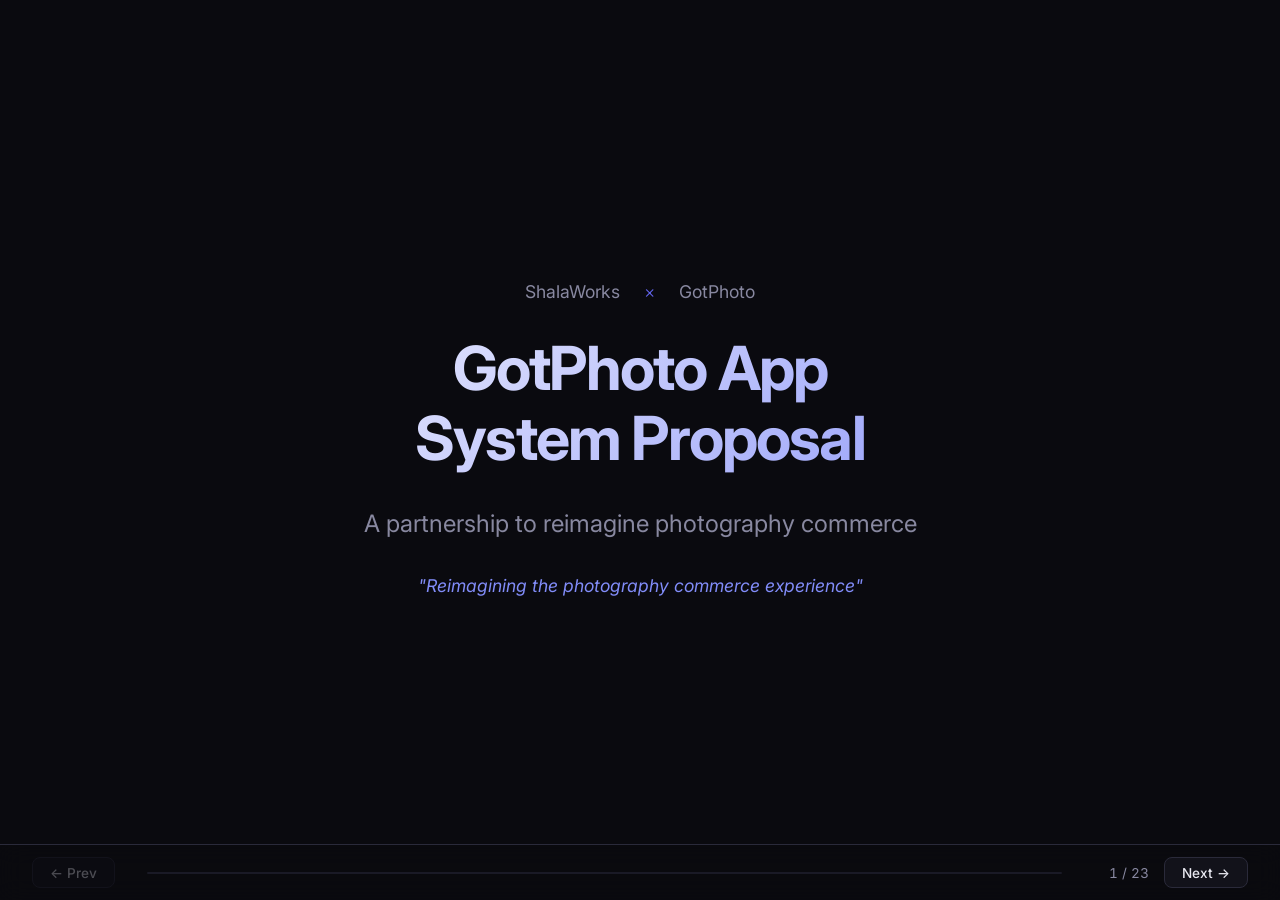
==== presentation/index.html @ 71cae3e2 "initial commit — gotphoto partnership proposal Interactive slide presentation + client app mockup + " ====
<!DOCTYPE html>
<html lang="en">
<head>
  <meta charset="UTF-8">
  <meta name="viewport" content="width=device-width, initial-scale=1.0">
  <title>GotPhoto App System Proposal — ShalaWorks</title>
  <link rel="preconnect" href="https://fonts.googleapis.com">
  <link href="https://fonts.googleapis.com/css2?family=Inter:wght@400;500;600;700&display=swap" rel="stylesheet">
  <link rel="stylesheet" href="styles.css">
</head>
<body>

<div class="presentation">

  <!-- SLIDE 1: Title -->
  <div class="slide title-slide">
    <div class="slide-inner" style="text-align:center;">
      <div class="logos fade-in-up" style="justify-content:center;">
        <span>ShalaWorks</span>
        <span class="divider">&times;</span>
        <span>GotPhoto</span>
      </div>
      <h1 class="fade-in-up">GotPhoto App<br>System Proposal</h1>
      <p class="subtitle fade-in-up">A partnership to reimagine photography commerce</p>
      <p class="tagline fade-in-up">"Reimagining the photography commerce experience"</p>
    </div>
  </div>

  <!-- SLIDE 2: The Opportunity -->
  <div class="slide">
    <div class="slide-inner">
      <span class="badge badge-accent fade-in-up">The Opportunity</span>
      <h2 class="fade-in-up">The platform <em>is</em> the product</h2>
      <div class="stats-row fade-in-up">
        <div class="stat">
          <div class="stat-value">78%</div>
          <div class="stat-label">Mobile traffic from parents</div>
        </div>
        <div class="stat">
          <div class="stat-value">34+</div>
          <div class="stat-label">Packages per storefront</div>
        </div>
        <div class="stat">
          <div class="stat-value">3x</div>
          <div class="stat-label">Potential AOV increase</div>
        </div>
      </div>
      <ul class="feature-list fade-in-up">
        <li><span class="check">&#10003;</span> GotPhoto serves thousands of photographers — parents interact with GotPhoto's storefront, not the photographer's brand</li>
        <li><span class="check">&#10003;</span> The storefront experience directly impacts conversion rates and average order value</li>
        <li><span class="check">&#10003;</span> Mobile traffic dominates but the experience isn't mobile-first</li>
        <li><span class="check">&#10003;</span> Every UX improvement compounds across the entire photographer base</li>
      </ul>
    </div>
  </div>

  <!-- SLIDE 3: Current State Analysis -->
  <div class="slide">
    <div class="slide-inner">
      <span class="badge badge-orange fade-in-up">Current State</span>
      <h2 class="fade-in-up">Where friction lives</h2>
      <div class="two-col fade-in-up">
        <div>
          <div class="pain-card">
            <div class="pain-label">Pain Point</div>
            <p><strong>34 packages in a flat scroll</strong> — no categories, no filtering, no guidance. Parents scroll endlessly or give up.</p>
          </div>
          <div class="pain-card">
            <div class="pain-label">Pain Point</div>
            <p><strong>Cryptic package names</strong> — "Seniors - Package 3b" tells parents nothing about what they're buying.</p>
          </div>
          <div class="pain-card">
            <div class="pain-label">Pain Point</div>
            <p><strong>No visual product previews</strong> — parents can't see what a canvas or frame will look like before they buy.</p>
          </div>
          <div class="pain-card">
            <div class="pain-label">Pain Point</div>
            <p><strong>Expired archiving countdowns still visible</strong> — creates confusion instead of urgency.</p>
          </div>
        </div>
        <div>
          <!-- Current storefront mockup -->
          <div class="phone-frame">
            <div class="phone-notch"></div>
            <div class="phone-content">
              <div style="font-size:0.6rem; color:var(--text-muted); margin-bottom:0.5rem; text-align:center;">gotphoto.com/s/...</div>
              <div style="font-size:0.7rem; font-weight:600; margin-bottom:0.6rem; color:var(--text);">Select a Package</div>
              <div class="mock-package"><span class="pkg-name">Seniors - Package 1</span><span class="pkg-price">$45.00</span></div>
              <div class="mock-package"><span class="pkg-name">Seniors - Package 2</span><span class="pkg-price">$75.00</span></div>
              <div class="mock-package"><span class="pkg-name">Seniors - Package 2a</span><span class="pkg-price">$85.00</span></div>
              <div class="mock-package"><span class="pkg-name">Seniors - Package 3</span><span class="pkg-price">$125.00</span></div>
              <div class="mock-package"><span class="pkg-name">Seniors - Package 3b</span><span class="pkg-price">$135.00</span></div>
              <div class="mock-package"><span class="pkg-name">Seniors - Pkg 4 Deluxe</span><span class="pkg-price">$175.00</span></div>
              <div class="mock-package"><span class="pkg-name">Seniors - Canvas 8x10</span><span class="pkg-price">$89.00</span></div>
              <div class="mock-package"><span class="pkg-name">Seniors - Digital Only</span><span class="pkg-price">$199.00</span></div>
              <div class="mock-package" style="opacity:0.5"><span class="pkg-name">Seniors - Package 5...</span><span class="pkg-price">$225.00</span></div>
              <div style="text-align:center; font-size:0.55rem; color:var(--text-muted); margin-top:0.4rem;">&#8595; 26 more packages below</div>
            </div>
          </div>
        </div>
      </div>
    </div>
  </div>

  <!-- SLIDE 4: Proposed Architecture Overview -->
  <div class="slide">
    <div class="slide-inner">
      <span class="badge badge-green fade-in-up">Proposed System</span>
      <h2 class="fade-in-up">Four pillars of improvement</h2>
      <p class="fade-in-up" style="color:var(--text-muted);">A comprehensive approach touching every surface of the platform.</p>
      <div class="arch-diagram fade-in-up">
        <div class="arch-pillar p1">
          <div class="pillar-number">Pillar 1</div>
          <h3>Client Storefront UX</h3>
          <p style="font-size:0.85rem; color:var(--text-muted);">Smart discovery, guided selection, visual previews</p>
          <ul class="pillar-items">
            <li>Categorized package browsing</li>
            <li>Step-by-step purchase wizard</li>
            <li>Live product previews</li>
            <li>Optimized checkout</li>
          </ul>
        </div>
        <div class="arch-pillar p2">
          <div class="pillar-number">Pillar 2</div>
          <h3>Mobile App Experience</h3>
          <p style="font-size:0.85rem; color:var(--text-muted);">PWA/native, push notifications, family sharing</p>
          <ul class="pillar-items">
            <li>Installable PWA</li>
            <li>Full-screen photo browsing</li>
            <li>Apple Pay / Google Pay</li>
            <li>Family sharing & gifting</li>
          </ul>
        </div>
        <div class="arch-pillar p3">
          <div class="pillar-number">Pillar 3</div>
          <h3>Admin Improvements</h3>
          <p style="font-size:0.85rem; color:var(--text-muted);">Live preview, analytics, smart campaigns</p>
          <ul class="pillar-items">
            <li>Live storefront preview</li>
            <li>Visual package builder</li>
            <li>Real-time analytics</li>
            <li>Campaign intelligence</li>
          </ul>
        </div>
        <div class="arch-pillar p4">
          <div class="pillar-number">Pillar 4</div>
          <h3>Integration / API Layer</h3>
          <p style="font-size:0.85rem; color:var(--text-muted);">Modern APIs, developer platform, data intelligence</p>
          <ul class="pillar-items">
            <li>REST + GraphQL APIs</li>
            <li>Webhook events</li>
            <li>Embeddable widgets</li>
            <li>Predictive analytics</li>
          </ul>
        </div>
      </div>
    </div>
  </div>

  <!-- SLIDE 5: Smart Package Discovery (Pillar 1) -->
  <div class="slide slide-divider">
    <div class="slide-inner section-header">
      <div class="section-icon fade-in-up">&#128722;</div>
      <div class="pillar-num fade-in-up">Pillar 1 &mdash; Client Storefront UX</div>
      <h2 class="fade-in-up">Smart Package Discovery</h2>
      <p class="lead fade-in-up">Replace the flat list with intelligent browsing that guides parents to the right package.</p>
    </div>
  </div>

  <!-- SLIDE 6: Package Discovery Detail -->
  <div class="slide">
    <div class="slide-inner">
      <h2 class="fade-in-up">From overwhelming to intuitive</h2>
      <div class="comparison fade-in-up">
        <div class="comparison-side comparison-before">
          <div class="comp-label">Current: Flat List</div>
          <div class="mock-package"><span class="pkg-name">Seniors - Package 1</span><span class="pkg-price">$45</span></div>
          <div class="mock-package"><span class="pkg-name">Seniors - Package 2</span><span class="pkg-price">$75</span></div>
          <div class="mock-package"><span class="pkg-name">Seniors - Package 2a</span><span class="pkg-price">$85</span></div>
          <div class="mock-package"><span class="pkg-name">Seniors - Package 3</span><span class="pkg-price">$125</span></div>
          <div class="mock-package"><span class="pkg-name">Seniors - Package 3b</span><span class="pkg-price">$135</span></div>
          <div style="text-align:center; font-size:0.75rem; color:var(--text-muted); padding:0.5rem;">...29 more</div>
        </div>
        <div class="comparison-side comparison-after">
          <div class="comp-label">Proposed: Smart Categories</div>
          <div class="mock-tabs">
            <div class="mock-tab active">Digital</div>
            <div class="mock-tab">Prints</div>
            <div class="mock-tab">Canvas</div>
            <div class="mock-tab">Frames</div>
            <div class="mock-tab">Build</div>
          </div>
          <div class="mock-package" style="border-left:2px solid var(--accent);">
            <span class="pkg-name" style="color:var(--text);">Digital Collection</span>
            <span class="pkg-price" style="color:var(--green);">$199</span>
          </div>
          <div class="mock-package" style="border-left:2px solid var(--accent);">
            <span class="pkg-name" style="color:var(--text);">Digital + 5 Prints</span>
            <span class="pkg-price" style="color:var(--green);">$249</span>
          </div>
          <div style="font-size:0.7rem; color:var(--accent-light); padding:0.6rem 0.5rem; display:flex; align-items:center; gap:0.3em;">
            &#9733; Recommended for you
          </div>
        </div>
      </div>
      <div class="card-grid cols-3 fade-in-up" style="margin-top:1.5rem;">
        <div class="card">
          <h3>Category Browsing</h3>
          <p>Digital | Prints | Canvas | Frames | Build Your Own</p>
        </div>
        <div class="card">
          <h3>Price Tier Filters</h3>
          <p>Budget ($0-100) | Mid ($100-250) | Premium ($250+)</p>
        </div>
        <div class="card">
          <h3>Smart Recommendations</h3>
          <p>Based on what other parents ordered for this job type</p>
        </div>
      </div>
    </div>
  </div>

  <!-- SLIDE 7: Guided Selection Flow -->
  <div class="slide">
    <div class="slide-inner">
      <h2 class="fade-in-up">Guided selection flow</h2>
      <p class="fade-in-up">A step-by-step wizard replaces the dump-all-packages approach. Parents are guided, not abandoned.</p>
      <div class="flow-steps fade-in-up">
        <div class="flow-step">
          <div class="step-num">1</div>
          <h4>What do you want?</h4>
          <p>Digital, prints, wall art, or everything</p>
          <span class="flow-arrow">&#8594;</span>
        </div>
        <div class="flow-step">
          <div class="step-num">2</div>
          <h4>Filtered results</h4>
          <p>Visual comparisons of matching packages</p>
          <span class="flow-arrow">&#8594;</span>
        </div>
        <div class="flow-step">
          <div class="step-num">3</div>
          <h4>Pick your photos</h4>
          <p>Live preview in product template</p>
          <span class="flow-arrow">&#8594;</span>
        </div>
        <div class="flow-step">
          <div class="step-num">4</div>
          <h4>Review & upsell</h4>
          <p>"Add wallet prints for $15"</p>
        </div>
      </div>
      <div class="card-grid cols-2 fade-in-up" style="margin-top:2rem;">
        <div class="card solution-card" style="border-left:3px solid var(--green);">
          <div class="pain-label" style="color:var(--green);">Result</div>
          <p>Progress indicator throughout — parents always know where they are and what's next.</p>
        </div>
        <div class="card solution-card" style="border-left:3px solid var(--green);">
          <div class="pain-label" style="color:var(--green);">Result</div>
          <p>Contextual upsells increase AOV without feeling pushy — suggestions appear at decision points.</p>
        </div>
      </div>
    </div>
  </div>

  <!-- SLIDE 8: Photo Selection Experience -->
  <div class="slide">
    <div class="slide-inner">
      <h2 class="fade-in-up">Photo selection experience</h2>
      <p class="fade-in-up">The moment that matters most — choosing which photo goes in the product.</p>
      <div class="card-grid cols-2 fade-in-up">
        <div class="card">
          <div class="card-icon">&#128247;</div>
          <h3>Full-Screen Viewer</h3>
          <p>Swipeable gallery with pinch-to-zoom. See every detail before committing.</p>
        </div>
        <div class="card">
          <div class="card-icon">&#8596;</div>
          <h3>Side-by-Side Compare</h3>
          <p>Can't decide between two poses? View them together. Favorite before buying.</p>
        </div>
        <div class="card">
          <div class="card-icon">&#128444;</div>
          <h3>Live Product Preview</h3>
          <p>See your selected photo IN the frame, on the canvas, in the collage — before you check out.</p>
        </div>
        <div class="card">
          <div class="card-icon">&#9829;</div>
          <h3>Favorite & Shortlist</h3>
          <p>Heart your favorites first, then decide which goes where. No commitment pressure.</p>
        </div>
      </div>
    </div>
  </div>

  <!-- SLIDE 9: Checkout Optimization -->
  <div class="slide">
    <div class="slide-inner">
      <h2 class="fade-in-up">Checkout optimization</h2>
      <p class="fade-in-up">Every extra step loses customers. One-page checkout with visual confirmation.</p>
      <div class="card-grid cols-2 fade-in-up">
        <div class="card">
          <div class="card-icon">&#128179;</div>
          <h3>One-Page Checkout</h3>
          <p>No multi-step form. Order summary with visual thumbnails of selected products and photos.</p>
        </div>
        <div class="card">
          <div class="card-icon">&#128274;</div>
          <h3>Saved Payment Methods</h3>
          <p>Returning parents check out in seconds. Reduce friction for families with multiple students.</p>
        </div>
        <div class="card">
          <div class="card-icon">&#127873;</div>
          <h3>Gift Purchasing</h3>
          <p>Grandparents can buy for students directly. Gift wrapping options for print products.</p>
        </div>
        <div class="card">
          <div class="card-icon">&#128101;</div>
          <h3>Multi-Student Cart</h3>
          <p>Multiple access codes in one cart. Families with siblings check out once, not three times.</p>
        </div>
      </div>
    </div>
  </div>

  <!-- SLIDE 10: Communication & Lifecycle -->
  <div class="slide">
    <div class="slide-inner">
      <h2 class="fade-in-up">Communication & lifecycle</h2>
      <p class="fade-in-up">Smart archiving, proactive notifications, post-purchase engagement.</p>
      <ul class="feature-list fade-in-up">
        <li><span class="check">&#10003;</span> <strong>Smart archiving:</strong> "Last chance" urgency without showing expired countdowns that confuse parents</li>
        <li><span class="check">&#10003;</span> <strong>SMS + email:</strong> Reach parents where they are — text messages have 98% open rate vs 20% for email</li>
        <li><span class="check">&#10003;</span> <strong>Direct gallery links:</strong> One tap from notification to their photos — no access code re-entry</li>
        <li><span class="check">&#10003;</span> <strong>Order tracking:</strong> Delivery estimates and status updates keep parents informed post-purchase</li>
        <li><span class="check">&#10003;</span> <strong>Reorder prompts:</strong> "Picture day photos expire in 5 days" — clear, actionable, not panicky</li>
      </ul>
    </div>
  </div>

  <!-- SLIDE 11: Mobile-First Design (Pillar 2) -->
  <div class="slide slide-divider">
    <div class="slide-inner section-header">
      <div class="section-icon fade-in-up">&#128241;</div>
      <div class="pillar-num fade-in-up">Pillar 2 &mdash; Mobile App Experience</div>
      <h2 class="fade-in-up">Mobile-First Design</h2>
      <p class="lead fade-in-up">A PWA that feels native — installable, offline-capable, push notifications.</p>
    </div>
  </div>

  <!-- SLIDE 12: Mobile Photo Browsing & Purchase -->
  <div class="slide">
    <div class="slide-inner">
      <h2 class="fade-in-up">Mobile photo browsing</h2>
      <div class="two-col fade-in-up">
        <div>
          <ul class="feature-list">
            <li><span class="check">&#10003;</span> Full-screen swipeable gallery — like Instagram stories</li>
            <li><span class="check">&#10003;</span> Pinch to zoom on any photo</li>
            <li><span class="check">&#10003;</span> Quick-favorite with heart tap</li>
            <li><span class="check">&#10003;</span> Share individual photos with family for input before purchasing</li>
            <li><span class="check">&#10003;</span> QR code scan to instantly open gallery</li>
          </ul>
          <div style="margin-top:1.5rem;">
            <h3 style="color:var(--text);">Mobile Purchase Flow</h3>
            <ul class="feature-list">
              <li><span class="check">&#10003;</span> Thumb-friendly package cards</li>
              <li><span class="check">&#10003;</span> Apple Pay / Google Pay one-tap checkout</li>
              <li><span class="check">&#10003;</span> One-tap reorder for returning customers</li>
              <li><span class="check">&#10003;</span> Push notifications for deadlines and order updates</li>
            </ul>
          </div>
        </div>
        <div style="text-align:center;">
          <div class="phone-frame">
            <div class="phone-notch"></div>
            <div class="phone-content" style="display:flex; flex-direction:column; justify-content:space-between;">
              <div>
                <div style="font-size:0.6rem; color:var(--text-muted); margin-bottom:0.4rem;">Allanah's Photos</div>
                <div style="background:var(--surface-2); border-radius:8px; height:160px; display:flex; align-items:center; justify-content:center; color:var(--text-muted); font-size:0.6rem; margin-bottom:0.4rem;">
                  &#128247; Full-screen photo
                </div>
                <div style="display:flex; gap:0.3rem;">
                  <div style="flex:1; background:var(--surface-2); border-radius:4px; height:36px; display:flex; align-items:center; justify-content:center; font-size:0.5rem; color:var(--text-muted);">Photo 2</div>
                  <div style="flex:1; background:var(--surface-2); border-radius:4px; height:36px; display:flex; align-items:center; justify-content:center; font-size:0.5rem; color:var(--text-muted);">Photo 3</div>
                  <div style="flex:1; background:var(--surface-2); border-radius:4px; height:36px; display:flex; align-items:center; justify-content:center; font-size:0.5rem; color:var(--text-muted);">Photo 4</div>
                </div>
              </div>
              <div style="display:flex; gap:0.3rem;">
                <div style="flex:1; background:var(--accent); border-radius:6px; padding:0.3rem; text-align:center; font-size:0.55rem; color:#fff; font-weight:600;">Add to Cart</div>
                <div style="width:36px; background:var(--surface-2); border-radius:6px; display:flex; align-items:center; justify-content:center; font-size:0.7rem;">&#9829;</div>
              </div>
            </div>
          </div>
        </div>
      </div>
    </div>
  </div>

  <!-- SLIDE 13: Family Sharing -->
  <div class="slide">
    <div class="slide-inner">
      <h2 class="fade-in-up">Family sharing</h2>
      <p class="fade-in-up">Photography purchases are family decisions. Make collaboration easy.</p>
      <div class="card-grid cols-3 fade-in-up">
        <div class="card">
          <div class="card-icon">&#128106;</div>
          <h3>Share Gallery Access</h3>
          <p>Invite grandparents and family to browse the gallery. They see the same photos, same quality.</p>
        </div>
        <div class="card">
          <div class="card-icon">&#128221;</div>
          <h3>Collaborative Wish List</h3>
          <p>Family members suggest packages they'd like to buy. Mom approves, grandma purchases.</p>
        </div>
        <div class="card">
          <div class="card-icon">&#127873;</div>
          <h3>Gift Purchasing</h3>
          <p>"Buy this for Allanah" flow — grandparents purchase directly without needing the access code.</p>
        </div>
      </div>
    </div>
  </div>

  <!-- SLIDE 14: Admin Improvements (Pillar 3) -->
  <div class="slide slide-divider">
    <div class="slide-inner section-header">
      <div class="section-icon fade-in-up">&#9881;</div>
      <div class="pillar-num fade-in-up">Pillar 3 &mdash; Admin Improvements</div>
      <h2 class="fade-in-up">Live Storefront Preview</h2>
      <p class="lead fade-in-up">What photographers configure is what parents see — verified in real-time.</p>
    </div>
  </div>

  <!-- SLIDE 15: Admin Preview Detail -->
  <div class="slide">
    <div class="slide-inner">
      <h2 class="fade-in-up">Side-by-side: admin & storefront</h2>
      <p class="fade-in-up">Change a setting, see it reflected instantly. Preview as a specific subject.</p>
      <div class="comparison fade-in-up">
        <div class="comparison-side" style="background:var(--surface); border:1px solid var(--border);">
          <div class="comp-label" style="color:var(--orange);">Admin Panel</div>
          <div style="font-size:0.85rem; margin-bottom:0.75rem;">
            <div style="color:var(--text-muted); font-size:0.75rem; margin-bottom:0.3rem;">Package Name</div>
            <div style="background:var(--surface-2); border:1px solid var(--border); border-radius:6px; padding:0.5rem 0.75rem; color:var(--text);">Digital Collection — All Photos</div>
          </div>
          <div style="font-size:0.85rem; margin-bottom:0.75rem;">
            <div style="color:var(--text-muted); font-size:0.75rem; margin-bottom:0.3rem;">Category</div>
            <div style="display:flex; gap:0.3rem;">
              <span class="mock-tab active">Digital</span>
              <span class="mock-tab">Prints</span>
              <span class="mock-tab">Canvas</span>
            </div>
          </div>
          <div style="font-size:0.85rem;">
            <div style="color:var(--text-muted); font-size:0.75rem; margin-bottom:0.3rem;">Price</div>
            <div style="background:var(--surface-2); border:1px solid var(--border); border-radius:6px; padding:0.5rem 0.75rem; color:var(--text);">$199.00</div>
          </div>
        </div>
        <div class="comparison-side" style="background:var(--surface); border:1px solid var(--border);">
          <div class="comp-label" style="color:var(--green);">Live Preview</div>
          <div style="background:var(--bg); border-radius:8px; padding:1rem;">
            <div class="mock-tabs">
              <div class="mock-tab active">Digital</div>
              <div class="mock-tab">Prints</div>
              <div class="mock-tab">Canvas</div>
            </div>
            <div class="mock-package" style="border-left:2px solid var(--accent);">
              <span class="pkg-name" style="color:var(--text);">Digital Collection — All Photos</span>
              <span class="pkg-price" style="color:var(--green);">$199</span>
            </div>
            <div style="font-size:0.7rem; color:var(--text-muted); padding:0.5rem 0; text-align:center; font-style:italic;">Preview as: Allanah Mendoza</div>
          </div>
        </div>
      </div>
      <div class="card-grid cols-2 fade-in-up" style="margin-top:1.5rem;">
        <div class="card">
          <h3>Preview as Subject</h3>
          <p>See exactly what a specific student/parent sees — with their photos, their packages.</p>
        </div>
        <div class="card">
          <h3>Mobile Preview Toggle</h3>
          <p>Switch between desktop and mobile views instantly to verify the experience on both.</p>
        </div>
      </div>
    </div>
  </div>

  <!-- SLIDE 16: Smart Package Builder -->
  <div class="slide">
    <div class="slide-inner">
      <h2 class="fade-in-up">Smart package builder</h2>
      <p class="fade-in-up">Visual drag-and-drop package composition with data-driven pricing suggestions.</p>
      <div class="card-grid cols-2 fade-in-up">
        <div class="card">
          <div class="card-icon">&#128736;</div>
          <h3>Visual Drag-and-Drop</h3>
          <p>Compose packages by dragging products — prints, digitals, canvas, frames — into a visual bundle. No more spreadsheet-style configuration.</p>
        </div>
        <div class="card">
          <div class="card-icon">&#128218;</div>
          <h3>Template Library</h3>
          <p>Start from proven package structures. "Senior Standard", "Family Value", "Elementary Basic" — customize from there.</p>
        </div>
        <div class="card">
          <div class="card-icon">&#128200;</div>
          <h3>Price Optimization</h3>
          <p>Suggestions based on market data: "Photographers in your region price this package 15% higher on average."</p>
        </div>
        <div class="card">
          <div class="card-icon">&#9878;</div>
          <h3>A/B Testing</h3>
          <p>Run two package sets simultaneously. Measure which converts better. Data-driven decisions, not guesses.</p>
        </div>
      </div>
    </div>
  </div>

  <!-- SLIDE 17: Analytics Dashboard -->
  <div class="slide">
    <div class="slide-inner">
      <h2 class="fade-in-up">Analytics dashboard</h2>
      <p class="fade-in-up">Real-time visibility into what's working and what's not.</p>
      <div class="card-grid cols-3 fade-in-up">
        <div class="card">
          <div class="card-icon">&#128202;</div>
          <h3>Real-Time Sales</h3>
          <p>Live dashboard — not a statistics page you check once a week. Revenue, orders, conversion rate updated in real-time.</p>
        </div>
        <div class="card">
          <div class="card-icon">&#128230;</div>
          <h3>Package Performance</h3>
          <p>Which packages convert? Which get abandoned in cart? See the funnel for each product.</p>
        </div>
        <div class="card">
          <div class="card-icon">&#127912;</div>
          <h3>Photo Popularity</h3>
          <p>Which poses are selected most? Helps photographers optimize their shooting style for future jobs.</p>
        </div>
      </div>
      <div class="card-grid cols-2 fade-in-up" style="margin-top:1rem;">
        <div class="card">
          <div class="card-icon">&#128176;</div>
          <h3>Revenue Forecasting</h3>
          <p>Predict expected revenue based on job type, season, and historical data. Plan staffing and resources.</p>
        </div>
        <div class="card">
          <div class="card-icon">&#128231;</div>
          <h3>Campaign Intelligence</h3>
          <p>AI-generated subject lines, optimal send times, A/B testing, SMS integration alongside email.</p>
        </div>
      </div>
    </div>
  </div>

  <!-- SLIDE 18: Integration/API Layer (Pillar 4) -->
  <div class="slide slide-divider">
    <div class="slide-inner section-header">
      <div class="section-icon fade-in-up">&#128268;</div>
      <div class="pillar-num fade-in-up">Pillar 4 &mdash; Integration / API Layer</div>
      <h2 class="fade-in-up">Modern API Architecture</h2>
      <p class="lead fade-in-up">Open, extensible, real-time — the foundation for platform growth.</p>
    </div>
  </div>

  <!-- SLIDE 19: API & Developer Platform -->
  <div class="slide">
    <div class="slide-inner">
      <h2 class="fade-in-up">Developer platform</h2>
      <p class="fade-in-up">Turn GotPhoto into a platform that photographers and developers can extend.</p>
      <div class="card-grid cols-2 fade-in-up">
        <div class="card">
          <div class="card-icon">&#128640;</div>
          <h3>RESTful + GraphQL API</h3>
          <p>Flexible queries for any client. Real-time inventory and availability via WebSocket. CDN-optimized photo delivery.</p>
        </div>
        <div class="card">
          <div class="card-icon">&#128268;</div>
          <h3>Webhook Events</h3>
          <p>Order placed, photo viewed, cart abandoned — trigger automations and integrations in real-time.</p>
        </div>
        <div class="card">
          <div class="card-icon">&#129513;</div>
          <h3>Embeddable Widgets</h3>
          <p>Gallery viewer, package selector, checkout — embed directly on photographer websites. White-label ready.</p>
        </div>
        <div class="card">
          <div class="card-icon">&#128273;</div>
          <h3>OAuth Integration</h3>
          <p>Third-party apps connect securely. CRM, accounting, school admin systems — all through standard OAuth.</p>
        </div>
      </div>
    </div>
  </div>

  <!-- SLIDE 20: Data & Intelligence -->
  <div class="slide">
    <div class="slide-inner">
      <h2 class="fade-in-up">Data & intelligence</h2>
      <p class="fade-in-up">Aggregate insights that make every photographer more successful.</p>
      <div class="card-grid cols-2 fade-in-up">
        <div class="card">
          <div class="card-icon">&#127758;</div>
          <h3>Market Insights</h3>
          <p>Aggregate data across all photographers — pricing trends, package popularity, seasonal patterns by region.</p>
        </div>
        <div class="card">
          <div class="card-icon">&#128161;</div>
          <h3>Pricing Recommendations</h3>
          <p>"Based on your region and job type, photographers who price similar packages at $X see 23% higher conversion."</p>
        </div>
        <div class="card">
          <div class="card-icon">&#128302;</div>
          <h3>Predictive Analytics</h3>
          <p>Expected revenue per job type. Early warning for underperforming campaigns. Proactive, not reactive.</p>
        </div>
        <div class="card">
          <div class="card-icon">&#127775;</div>
          <h3>Photo Quality Scoring</h3>
          <p>AI-assisted quality assessment helps photographers identify their strongest images for featured placement.</p>
        </div>
      </div>
    </div>
  </div>

  <!-- SLIDE 21: Implementation Roadmap -->
  <div class="slide">
    <div class="slide-inner">
      <span class="badge badge-accent fade-in-up">Roadmap</span>
      <h2 class="fade-in-up">Implementation roadmap</h2>
      <p class="fade-in-up">Phased delivery — each phase delivers standalone value while building toward the full vision.</p>
      <div class="roadmap fade-in-up">
        <div class="roadmap-phase">
          <div class="phase-label phase-q1">Q1</div>
          <div class="phase-content">
            <h3>Storefront UX Overhaul</h3>
            <p>Package discovery, guided selection wizard, visual previews, checkout optimization. Highest impact, fastest ROI.</p>
          </div>
        </div>
        <div class="roadmap-phase">
          <div class="phase-label phase-q2">Q2</div>
          <div class="phase-content">
            <h3>Mobile PWA</h3>
            <p>Installable app, push notifications, Apple Pay / Google Pay, QR code gallery access, family sharing.</p>
          </div>
        </div>
        <div class="roadmap-phase">
          <div class="phase-label phase-q3">Q3</div>
          <div class="phase-content">
            <h3>Admin Dashboard</h3>
            <p>Live storefront preview, visual package builder, real-time analytics, campaign intelligence tools.</p>
          </div>
        </div>
        <div class="roadmap-phase">
          <div class="phase-label phase-q4">Q4</div>
          <div class="phase-content">
            <h3>API Platform</h3>
            <p>REST + GraphQL APIs, webhook events, embeddable widgets, developer portal, data intelligence layer.</p>
          </div>
        </div>
      </div>
    </div>
  </div>

  <!-- SLIDE 22: Partnership Model -->
  <div class="slide">
    <div class="slide-inner">
      <span class="badge badge-green fade-in-up">Partnership</span>
      <h2 class="fade-in-up">Why ShalaWorks</h2>
      <div class="card-grid cols-2 fade-in-up">
        <div class="card">
          <div class="card-icon">&#127912;</div>
          <h3>UX Design & Frontend Engineering</h3>
          <p>Production-grade interfaces built for conversion. Mobile-first, accessibility-first, performance-first.</p>
        </div>
        <div class="card">
          <div class="card-icon">&#128241;</div>
          <h3>Mobile Development</h3>
          <p>PWA and native app expertise. iOS and Android. Push notifications, offline support, native payment integration.</p>
        </div>
        <div class="card">
          <div class="card-icon">&#128269;</div>
          <h3>Deep Domain Knowledge</h3>
          <p>Direct experience with GotPhoto through ChoicePix — a real photographer using the platform daily. We know the pain points first-hand.</p>
        </div>
        <div class="card">
          <div class="card-icon">&#9889;</div>
          <h3>Sprint-Based Delivery</h3>
          <p>Embedded team model. Two-week sprints, weekly demos, continuous delivery. Ship fast, iterate faster.</p>
        </div>
      </div>
    </div>
  </div>

  <!-- SLIDE 23: Next Steps -->
  <div class="slide">
    <div class="slide-inner" style="text-align:center;">
      <h2 class="fade-in-up" style="font-size:2.8rem;">Next steps</h2>
      <div class="flow-steps fade-in-up" style="max-width:800px; margin:2rem auto;">
        <div class="flow-step">
          <div class="step-num">1</div>
          <h4>Discovery Workshop</h4>
          <p>With GotPhoto product team</p>
          <span class="flow-arrow">&#8594;</span>
        </div>
        <div class="flow-step">
          <div class="step-num">2</div>
          <h4>Prototype Sprint</h4>
          <p>2-week storefront UX proof of concept</p>
          <span class="flow-arrow">&#8594;</span>
        </div>
        <div class="flow-step">
          <div class="step-num">3</div>
          <h4>Build Together</h4>
          <p>Sprint-based partnership</p>
        </div>
      </div>
      <div class="fade-in-up" style="margin-top:3rem;">
        <div class="logos" style="justify-content:center; margin-bottom:1rem;">
          <span>ShalaWorks</span>
          <span class="divider">&times;</span>
          <span>GotPhoto</span>
        </div>
        <p class="tagline" style="font-size:1.1rem;">"Let's reimagine photography commerce together."</p>
      </div>
    </div>
  </div>

</div>

<!-- Navigation Bar -->
<nav class="nav-bar">
  <button class="nav-btn nav-prev" disabled>&larr; Prev</button>
  <div class="nav-progress">
    <div class="nav-progress-fill" style="width:0%"></div>
  </div>
  <span class="nav-counter">1 / 23</span>
  <button class="nav-btn nav-next">Next &rarr;</button>
</nav>

<script src="slides.js"></script>
</body>
</html>
---- presentation/styles.css ----
/* GotPhoto App System Proposal — Presentation Styles */
:root {
  --bg: #0a0a0f;
  --surface: #12121a;
  --surface-2: #1a1a26;
  --border: #2a2a3a;
  --text: #e8e8f0;
  --text-muted: #8888a0;
  --accent: #6366f1;
  --accent-light: #818cf8;
  --accent-glow: rgba(99, 102, 241, 0.15);
  --green: #34d399;
  --orange: #fb923c;
  --red: #f87171;
  --blue: #60a5fa;
  --pink: #f472b6;
  --slide-max: 1100px;
}

* { margin: 0; padding: 0; box-sizing: border-box; }

html, body {
  height: 100%;
  overflow: hidden;
  font-family: 'Inter', -apple-system, BlinkMacSystemFont, 'Segoe UI', sans-serif;
  background: var(--bg);
  color: var(--text);
  -webkit-font-smoothing: antialiased;
}

/* Presentation container */
.presentation {
  width: 100%;
  height: 100%;
  position: relative;
  overflow: hidden;
}

/* Individual slides */
.slide {
  position: absolute;
  inset: 0;
  display: flex;
  flex-direction: column;
  justify-content: center;
  align-items: center;
  padding: 60px 80px;
  opacity: 0;
  transform: translateX(60px);
  transition: opacity 0.5s ease, transform 0.5s ease;
  pointer-events: none;
  overflow-y: auto;
}

.slide.active {
  opacity: 1;
  transform: translateX(0);
  pointer-events: auto;
}

.slide.prev {
  opacity: 0;
  transform: translateX(-60px);
}

.slide-inner {
  max-width: var(--slide-max);
  width: 100%;
}

/* Typography */
h1 {
  font-size: 3.2rem;
  font-weight: 700;
  line-height: 1.15;
  letter-spacing: -0.03em;
  margin-bottom: 0.5em;
}

h2 {
  font-size: 2.2rem;
  font-weight: 600;
  line-height: 1.2;
  letter-spacing: -0.02em;
  margin-bottom: 0.6em;
}

h3 {
  font-size: 1.4rem;
  font-weight: 600;
  margin-bottom: 0.5em;
  color: var(--accent-light);
}

p {
  font-size: 1.15rem;
  line-height: 1.7;
  color: var(--text-muted);
  margin-bottom: 1em;
}

.lead {
  font-size: 1.35rem;
  color: var(--text);
  line-height: 1.6;
}

/* Title slide */
.title-slide h1 {
  font-size: 3.8rem;
  background: linear-gradient(135deg, #fff 0%, var(--accent-light) 100%);
  -webkit-background-clip: text;
  -webkit-text-fill-color: transparent;
  background-clip: text;
}

.title-slide .subtitle {
  font-size: 1.5rem;
  color: var(--text-muted);
  margin-bottom: 0.3em;
  font-weight: 400;
}

.title-slide .tagline {
  font-size: 1.1rem;
  color: var(--accent-light);
  font-style: italic;
  margin-top: 1.5em;
  opacity: 0.8;
}

.title-slide .logos {
  display: flex;
  align-items: center;
  gap: 1.5rem;
  margin-bottom: 2rem;
  font-size: 1.1rem;
  color: var(--text-muted);
}

.title-slide .logos .divider {
  color: var(--accent);
  font-weight: 300;
}

/* Section headers */
.section-header {
  text-align: center;
}

.section-header .pillar-num {
  font-size: 0.85rem;
  text-transform: uppercase;
  letter-spacing: 0.2em;
  color: var(--accent);
  margin-bottom: 0.5em;
  font-weight: 600;
}

.section-header h2 {
  font-size: 2.8rem;
}

/* Badge / pill */
.badge {
  display: inline-block;
  padding: 0.25em 0.75em;
  border-radius: 100px;
  font-size: 0.8rem;
  font-weight: 600;
  text-transform: uppercase;
  letter-spacing: 0.08em;
}

.badge-accent { background: var(--accent-glow); color: var(--accent-light); border: 1px solid rgba(99,102,241,0.3); }
.badge-green { background: rgba(52,211,153,0.1); color: var(--green); border: 1px solid rgba(52,211,153,0.3); }
.badge-orange { background: rgba(251,146,60,0.1); color: var(--orange); border: 1px solid rgba(251,146,60,0.3); }

/* Cards */
.card-grid {
  display: grid;
  gap: 1.25rem;
  margin-top: 1.5rem;
}

.card-grid.cols-2 { grid-template-columns: 1fr 1fr; }
.card-grid.cols-3 { grid-template-columns: 1fr 1fr 1fr; }
.card-grid.cols-4 { grid-template-columns: 1fr 1fr 1fr 1fr; }

.card {
  background: var(--surface);
  border: 1px solid var(--border);
  border-radius: 12px;
  padding: 1.5rem;
  transition: border-color 0.3s, transform 0.3s;
}

.card:hover {
  border-color: var(--accent);
  transform: translateY(-2px);
}

.card .card-icon {
  font-size: 1.8rem;
  margin-bottom: 0.75rem;
}

.card h3 {
  font-size: 1.1rem;
  color: var(--text);
  margin-bottom: 0.4em;
}

.card p {
  font-size: 0.95rem;
  margin-bottom: 0;
}

/* Pain point cards */
.pain-card {
  background: var(--surface);
  border: 1px solid var(--border);
  border-left: 3px solid var(--red);
  border-radius: 8px;
  padding: 1.25rem 1.5rem;
  margin-bottom: 0.75rem;
}

.pain-card .pain-label {
  font-size: 0.75rem;
  color: var(--red);
  text-transform: uppercase;
  letter-spacing: 0.1em;
  font-weight: 600;
  margin-bottom: 0.3em;
}

.pain-card p { margin-bottom: 0; font-size: 1rem; }

/* Solution cards */
.solution-card {
  border-left-color: var(--green);
}

.solution-card .pain-label { color: var(--green); }

/* Architecture diagram */
.arch-diagram {
  display: grid;
  grid-template-columns: 1fr 1fr;
  gap: 1.5rem;
  margin-top: 2rem;
}

.arch-pillar {
  background: var(--surface);
  border: 1px solid var(--border);
  border-radius: 16px;
  padding: 2rem;
  position: relative;
  overflow: hidden;
}

.arch-pillar::before {
  content: '';
  position: absolute;
  top: 0;
  left: 0;
  right: 0;
  height: 3px;
}

.arch-pillar.p1::before { background: var(--accent); }
.arch-pillar.p2::before { background: var(--green); }
.arch-pillar.p3::before { background: var(--orange); }
.arch-pillar.p4::before { background: var(--blue); }

.arch-pillar .pillar-number {
  font-size: 0.75rem;
  text-transform: uppercase;
  letter-spacing: 0.15em;
  font-weight: 600;
  margin-bottom: 0.5em;
}

.arch-pillar.p1 .pillar-number { color: var(--accent-light); }
.arch-pillar.p2 .pillar-number { color: var(--green); }
.arch-pillar.p3 .pillar-number { color: var(--orange); }
.arch-pillar.p4 .pillar-number { color: var(--blue); }

.arch-pillar h3 { color: var(--text); font-size: 1.15rem; }

.pillar-items {
  list-style: none;
  margin-top: 0.75rem;
}

.pillar-items li {
  padding: 0.4em 0;
  color: var(--text-muted);
  font-size: 0.9rem;
  display: flex;
  align-items: center;
  gap: 0.5em;
}

.pillar-items li::before {
  content: '';
  width: 4px;
  height: 4px;
  border-radius: 50%;
  background: var(--text-muted);
  flex-shrink: 0;
}

/* Flow / Steps */
.flow-steps {
  display: flex;
  gap: 0;
  margin-top: 2rem;
  position: relative;
}

.flow-step {
  flex: 1;
  text-align: center;
  padding: 1.5rem 1rem;
  background: var(--surface);
  border: 1px solid var(--border);
  position: relative;
}

.flow-step:first-child { border-radius: 12px 0 0 12px; }
.flow-step:last-child { border-radius: 0 12px 12px 0; }

.flow-step .step-num {
  width: 32px;
  height: 32px;
  border-radius: 50%;
  background: var(--accent);
  color: #fff;
  display: inline-flex;
  align-items: center;
  justify-content: center;
  font-size: 0.85rem;
  font-weight: 700;
  margin-bottom: 0.75rem;
}

.flow-step h4 {
  font-size: 0.95rem;
  font-weight: 600;
  margin-bottom: 0.3em;
  color: var(--text);
}

.flow-step p {
  font-size: 0.8rem;
  color: var(--text-muted);
  margin-bottom: 0;
}

.flow-arrow {
  position: absolute;
  right: -10px;
  top: 50%;
  transform: translateY(-50%);
  z-index: 2;
  color: var(--accent);
  font-size: 1.2rem;
}

/* Feature list */
.feature-list {
  list-style: none;
  margin-top: 1rem;
}

.feature-list li {
  padding: 0.6em 0;
  font-size: 1.05rem;
  color: var(--text);
  display: flex;
  align-items: flex-start;
  gap: 0.75em;
  line-height: 1.5;
}

.feature-list .check {
  color: var(--green);
  font-weight: 700;
  flex-shrink: 0;
  margin-top: 0.15em;
}

/* Timeline / Roadmap */
.roadmap {
  margin-top: 2rem;
}

.roadmap-phase {
  display: flex;
  gap: 1.5rem;
  padding: 1.5rem 0;
  border-bottom: 1px solid var(--border);
  align-items: flex-start;
}

.roadmap-phase:last-child { border-bottom: none; }

.phase-label {
  min-width: 80px;
  padding: 0.4em 0.8em;
  border-radius: 8px;
  font-size: 0.85rem;
  font-weight: 700;
  text-align: center;
  flex-shrink: 0;
}

.phase-q1 { background: rgba(99,102,241,0.15); color: var(--accent-light); }
.phase-q2 { background: rgba(52,211,153,0.1); color: var(--green); }
.phase-q3 { background: rgba(251,146,60,0.1); color: var(--orange); }
.phase-q4 { background: rgba(96,165,250,0.1); color: var(--blue); }

.phase-content h3 {
  color: var(--text);
  font-size: 1.1rem;
  margin-bottom: 0.3em;
}

.phase-content p {
  font-size: 0.95rem;
  margin-bottom: 0;
}

/* Stats row */
.stats-row {
  display: flex;
  gap: 2rem;
  margin: 1.5rem 0;
}

.stat {
  text-align: center;
}

.stat .stat-value {
  font-size: 2.5rem;
  font-weight: 700;
  color: var(--accent-light);
  line-height: 1;
}

.stat .stat-label {
  font-size: 0.85rem;
  color: var(--text-muted);
  margin-top: 0.3em;
}

/* Before/After comparison */
.comparison {
  display: grid;
  grid-template-columns: 1fr 1fr;
  gap: 2rem;
  margin-top: 1.5rem;
}

.comparison-side {
  border-radius: 12px;
  padding: 1.5rem;
}

.comparison-before {
  background: rgba(248,113,113,0.05);
  border: 1px solid rgba(248,113,113,0.2);
}

.comparison-after {
  background: rgba(52,211,153,0.05);
  border: 1px solid rgba(52,211,153,0.2);
}

.comparison-side .comp-label {
  font-size: 0.8rem;
  text-transform: uppercase;
  letter-spacing: 0.1em;
  font-weight: 600;
  margin-bottom: 1em;
}

.comparison-before .comp-label { color: var(--red); }
.comparison-after .comp-label { color: var(--green); }

/* Navigation */
.nav-bar {
  position: fixed;
  bottom: 0;
  left: 0;
  right: 0;
  height: 56px;
  background: rgba(10, 10, 15, 0.9);
  backdrop-filter: blur(12px);
  border-top: 1px solid var(--border);
  display: flex;
  align-items: center;
  justify-content: space-between;
  padding: 0 2rem;
  z-index: 100;
}

.nav-progress {
  flex: 1;
  height: 2px;
  background: var(--surface-2);
  border-radius: 2px;
  margin: 0 2rem;
  position: relative;
}

.nav-progress-fill {
  height: 100%;
  background: var(--accent);
  border-radius: 2px;
  transition: width 0.4s ease;
}

.nav-btn {
  background: var(--surface);
  border: 1px solid var(--border);
  color: var(--text);
  padding: 0.5em 1.25em;
  border-radius: 8px;
  cursor: pointer;
  font-size: 0.85rem;
  font-weight: 500;
  transition: all 0.2s;
  font-family: inherit;
}

.nav-btn:hover {
  border-color: var(--accent);
  background: var(--surface-2);
}

.nav-btn:disabled {
  opacity: 0.3;
  cursor: default;
}

.nav-counter {
  color: var(--text-muted);
  font-size: 0.85rem;
  min-width: 70px;
  text-align: center;
  font-variant-numeric: tabular-nums;
}

/* Slide sections divider */
.slide-divider {
  background: linear-gradient(135deg, var(--surface) 0%, var(--bg) 100%);
}

.slide-divider .section-icon {
  font-size: 3rem;
  margin-bottom: 1rem;
}

/* Two-column layout */
.two-col {
  display: grid;
  grid-template-columns: 1fr 1fr;
  gap: 3rem;
  align-items: start;
}

.two-col-narrow {
  display: grid;
  grid-template-columns: 2fr 3fr;
  gap: 3rem;
  align-items: start;
}

/* Mockup frames */
.phone-frame {
  width: 240px;
  height: 480px;
  background: var(--surface);
  border: 2px solid var(--border);
  border-radius: 32px;
  padding: 12px;
  margin: 0 auto;
  position: relative;
}

.phone-frame .phone-notch {
  width: 80px;
  height: 24px;
  background: var(--bg);
  border-radius: 0 0 12px 12px;
  margin: 0 auto 8px;
}

.phone-frame .phone-content {
  background: var(--bg);
  border-radius: 20px;
  height: calc(100% - 32px);
  padding: 1rem;
  overflow: hidden;
  font-size: 0.7rem;
}

/* Package mockup items */
.mock-package {
  background: var(--surface-2);
  border: 1px solid var(--border);
  border-radius: 8px;
  padding: 0.5rem 0.6rem;
  margin-bottom: 0.4rem;
  display: flex;
  justify-content: space-between;
  align-items: center;
}

.mock-package .pkg-name {
  color: var(--text-muted);
  font-size: 0.65rem;
}

.mock-package .pkg-price {
  color: var(--text);
  font-size: 0.65rem;
  font-weight: 600;
}

/* Category tabs mockup */
.mock-tabs {
  display: flex;
  gap: 0.3rem;
  margin-bottom: 0.75rem;
  overflow-x: auto;
}

.mock-tab {
  padding: 0.25rem 0.5rem;
  border-radius: 6px;
  font-size: 0.55rem;
  white-space: nowrap;
  color: var(--text-muted);
  background: var(--surface-2);
}

.mock-tab.active {
  background: var(--accent);
  color: #fff;
}

/* Contact slide */
.contact-info {
  margin-top: 2rem;
}

.contact-info .contact-item {
  display: flex;
  align-items: center;
  gap: 1rem;
  padding: 0.75rem 0;
  font-size: 1.1rem;
}

.contact-info .contact-icon {
  width: 40px;
  height: 40px;
  border-radius: 10px;
  background: var(--accent-glow);
  display: flex;
  align-items: center;
  justify-content: center;
  font-size: 1.1rem;
  flex-shrink: 0;
}

/* Animated elements */
.fade-in-up {
  opacity: 0;
  transform: translateY(20px);
  transition: opacity 0.5s ease, transform 0.5s ease;
}

.slide.active .fade-in-up {
  opacity: 1;
  transform: translateY(0);
}

.slide.active .fade-in-up:nth-child(2) { transition-delay: 0.1s; }
.slide.active .fade-in-up:nth-child(3) { transition-delay: 0.2s; }
.slide.active .fade-in-up:nth-child(4) { transition-delay: 0.3s; }
.slide.active .fade-in-up:nth-child(5) { transition-delay: 0.4s; }

/* Responsive */
@media (max-width: 900px) {
  .slide { padding: 40px 30px; }
  h1 { font-size: 2.4rem; }
  h2 { font-size: 1.8rem; }
  .title-slide h1 { font-size: 2.8rem; }
  .card-grid.cols-2,
  .card-grid.cols-3,
  .card-grid.cols-4 { grid-template-columns: 1fr; }
  .arch-diagram { grid-template-columns: 1fr; }
  .comparison { grid-template-columns: 1fr; }
  .two-col, .two-col-narrow { grid-template-columns: 1fr; }
  .flow-steps { flex-direction: column; }
  .flow-step { border-radius: 12px !important; }
  .flow-arrow { display: none; }
  .stats-row { flex-wrap: wrap; }
}

@media (max-width: 600px) {
  .slide { padding: 30px 20px; }
  h1 { font-size: 1.8rem; }
  h2 { font-size: 1.4rem; }
  .title-slide h1 { font-size: 2rem; }
  .nav-bar { padding: 0 1rem; }
}

/* Print styles */
@media print {
  .nav-bar { display: none; }
  .slide {
    position: relative;
    opacity: 1;
    transform: none;
    pointer-events: auto;
    page-break-after: always;
    min-height: 100vh;
  }
}
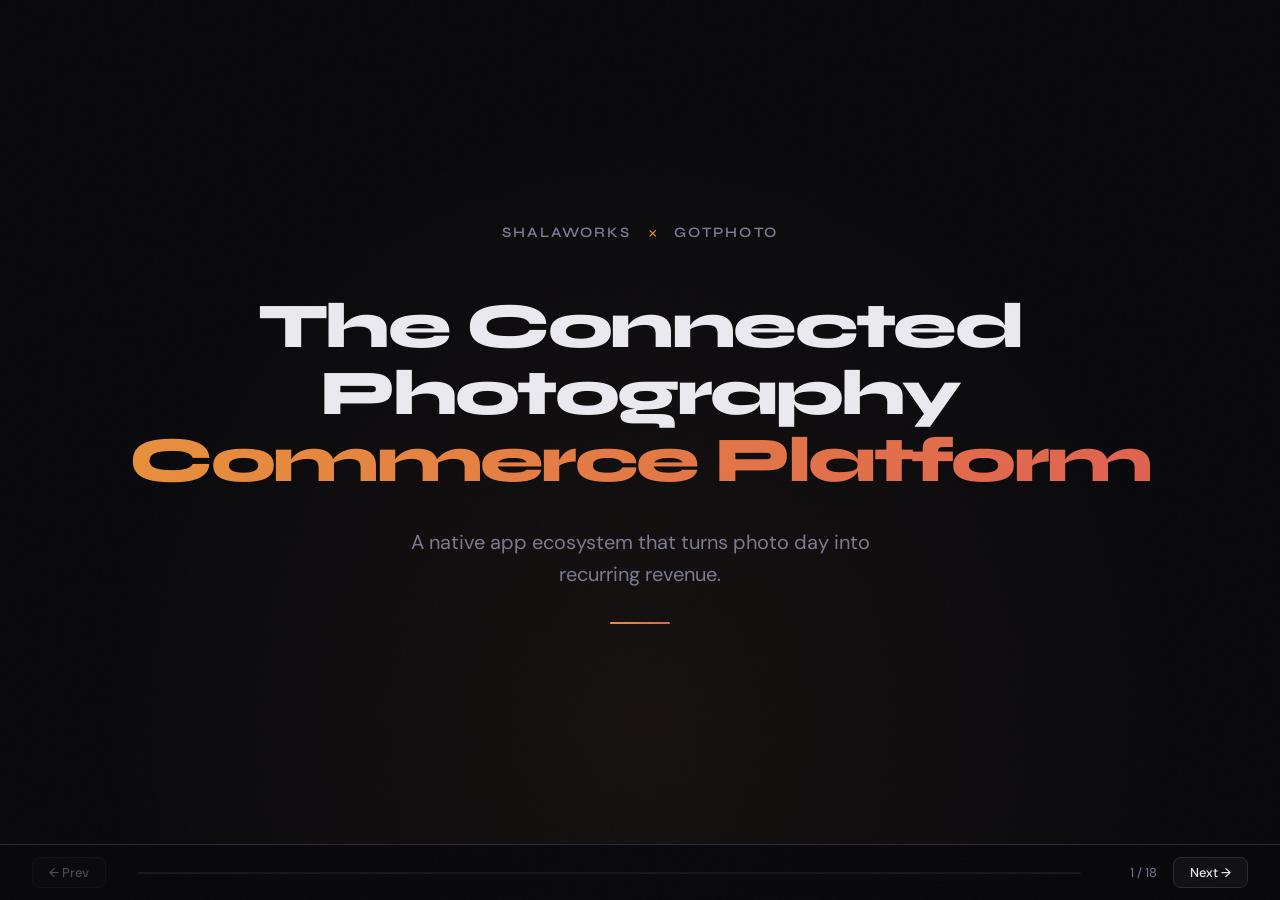
==== commit 2d302049: "rewrite presentation: conversion-focused pitch with live app embeds Complete redesign with 18 slides" ====
--- a/presentation/index.html
+++ b/presentation/index.html
@@ -3,725 +3,677 @@
 <head>
   <meta charset="UTF-8">
   <meta name="viewport" content="width=device-width, initial-scale=1.0">
-  <title>GotPhoto App System Proposal — ShalaWorks</title>
+  <title>Connected Photography Commerce Platform — ShalaWorks x GotPhoto</title>
   <link rel="preconnect" href="https://fonts.googleapis.com">
-  <link href="https://fonts.googleapis.com/css2?family=Inter:wght@400;500;600;700&display=swap" rel="stylesheet">
+  <link rel="preconnect" href="https://fonts.gstatic.com" crossorigin>
+  <link href="https://fonts.googleapis.com/css2?family=Syne:wght@400;500;600;700;800&family=DM+Sans:ital,wght@0,400;0,500;0,600;0,700;1,400&display=swap" rel="stylesheet">
   <link rel="stylesheet" href="styles.css">
 </head>
 <body>
 
+<!-- Grain overlay -->
+<div class="grain"></div>
+
 <div class="presentation">
 
-  <!-- SLIDE 1: Title -->
-  <div class="slide title-slide">
-    <div class="slide-inner" style="text-align:center;">
-      <div class="logos fade-in-up" style="justify-content:center;">
-        <span>ShalaWorks</span>
-        <span class="divider">&times;</span>
-        <span>GotPhoto</span>
-      </div>
-      <h1 class="fade-in-up">GotPhoto App<br>System Proposal</h1>
-      <p class="subtitle fade-in-up">A partnership to reimagine photography commerce</p>
-      <p class="tagline fade-in-up">"Reimagining the photography commerce experience"</p>
-    </div>
-  </div>
-
-  <!-- SLIDE 2: The Opportunity -->
-  <div class="slide">
-    <div class="slide-inner">
-      <span class="badge badge-accent fade-in-up">The Opportunity</span>
-      <h2 class="fade-in-up">The platform <em>is</em> the product</h2>
-      <div class="stats-row fade-in-up">
-        <div class="stat">
-          <div class="stat-value">78%</div>
-          <div class="stat-label">Mobile traffic from parents</div>
-        </div>
-        <div class="stat">
-          <div class="stat-value">34+</div>
-          <div class="stat-label">Packages per storefront</div>
-        </div>
-        <div class="stat">
-          <div class="stat-value">3x</div>
-          <div class="stat-label">Potential AOV increase</div>
-        </div>
-      </div>
-      <ul class="feature-list fade-in-up">
-        <li><span class="check">&#10003;</span> GotPhoto serves thousands of photographers — parents interact with GotPhoto's storefront, not the photographer's brand</li>
-        <li><span class="check">&#10003;</span> The storefront experience directly impacts conversion rates and average order value</li>
-        <li><span class="check">&#10003;</span> Mobile traffic dominates but the experience isn't mobile-first</li>
-        <li><span class="check">&#10003;</span> Every UX improvement compounds across the entire photographer base</li>
-      </ul>
-    </div>
-  </div>
-
-  <!-- SLIDE 3: Current State Analysis -->
-  <div class="slide">
-    <div class="slide-inner">
-      <span class="badge badge-orange fade-in-up">Current State</span>
-      <h2 class="fade-in-up">Where friction lives</h2>
-      <div class="two-col fade-in-up">
-        <div>
-          <div class="pain-card">
-            <div class="pain-label">Pain Point</div>
-            <p><strong>34 packages in a flat scroll</strong> — no categories, no filtering, no guidance. Parents scroll endlessly or give up.</p>
-          </div>
-          <div class="pain-card">
-            <div class="pain-label">Pain Point</div>
-            <p><strong>Cryptic package names</strong> — "Seniors - Package 3b" tells parents nothing about what they're buying.</p>
-          </div>
-          <div class="pain-card">
-            <div class="pain-label">Pain Point</div>
-            <p><strong>No visual product previews</strong> — parents can't see what a canvas or frame will look like before they buy.</p>
-          </div>
-          <div class="pain-card">
-            <div class="pain-label">Pain Point</div>
-            <p><strong>Expired archiving countdowns still visible</strong> — creates confusion instead of urgency.</p>
-          </div>
-        </div>
-        <div>
-          <!-- Current storefront mockup -->
-          <div class="phone-frame">
-            <div class="phone-notch"></div>
-            <div class="phone-content">
-              <div style="font-size:0.6rem; color:var(--text-muted); margin-bottom:0.5rem; text-align:center;">gotphoto.com/s/...</div>
-              <div style="font-size:0.7rem; font-weight:600; margin-bottom:0.6rem; color:var(--text);">Select a Package</div>
-              <div class="mock-package"><span class="pkg-name">Seniors - Package 1</span><span class="pkg-price">$45.00</span></div>
-              <div class="mock-package"><span class="pkg-name">Seniors - Package 2</span><span class="pkg-price">$75.00</span></div>
-              <div class="mock-package"><span class="pkg-name">Seniors - Package 2a</span><span class="pkg-price">$85.00</span></div>
-              <div class="mock-package"><span class="pkg-name">Seniors - Package 3</span><span class="pkg-price">$125.00</span></div>
-              <div class="mock-package"><span class="pkg-name">Seniors - Package 3b</span><span class="pkg-price">$135.00</span></div>
-              <div class="mock-package"><span class="pkg-name">Seniors - Pkg 4 Deluxe</span><span class="pkg-price">$175.00</span></div>
-              <div class="mock-package"><span class="pkg-name">Seniors - Canvas 8x10</span><span class="pkg-price">$89.00</span></div>
-              <div class="mock-package"><span class="pkg-name">Seniors - Digital Only</span><span class="pkg-price">$199.00</span></div>
-              <div class="mock-package" style="opacity:0.5"><span class="pkg-name">Seniors - Package 5...</span><span class="pkg-price">$225.00</span></div>
-              <div style="text-align:center; font-size:0.55rem; color:var(--text-muted); margin-top:0.4rem;">&#8595; 26 more packages below</div>
-            </div>
-          </div>
-        </div>
-      </div>
-    </div>
-  </div>
-
-  <!-- SLIDE 4: Proposed Architecture Overview -->
-  <div class="slide">
-    <div class="slide-inner">
-      <span class="badge badge-green fade-in-up">Proposed System</span>
-      <h2 class="fade-in-up">Four pillars of improvement</h2>
-      <p class="fade-in-up" style="color:var(--text-muted);">A comprehensive approach touching every surface of the platform.</p>
-      <div class="arch-diagram fade-in-up">
-        <div class="arch-pillar p1">
-          <div class="pillar-number">Pillar 1</div>
-          <h3>Client Storefront UX</h3>
-          <p style="font-size:0.85rem; color:var(--text-muted);">Smart discovery, guided selection, visual previews</p>
-          <ul class="pillar-items">
-            <li>Categorized package browsing</li>
-            <li>Step-by-step purchase wizard</li>
-            <li>Live product previews</li>
-            <li>Optimized checkout</li>
-          </ul>
-        </div>
-        <div class="arch-pillar p2">
-          <div class="pillar-number">Pillar 2</div>
-          <h3>Mobile App Experience</h3>
-          <p style="font-size:0.85rem; color:var(--text-muted);">PWA/native, push notifications, family sharing</p>
-          <ul class="pillar-items">
-            <li>Installable PWA</li>
-            <li>Full-screen photo browsing</li>
-            <li>Apple Pay / Google Pay</li>
-            <li>Family sharing & gifting</li>
-          </ul>
-        </div>
-        <div class="arch-pillar p3">
-          <div class="pillar-number">Pillar 3</div>
-          <h3>Admin Improvements</h3>
-          <p style="font-size:0.85rem; color:var(--text-muted);">Live preview, analytics, smart campaigns</p>
-          <ul class="pillar-items">
-            <li>Live storefront preview</li>
-            <li>Visual package builder</li>
-            <li>Real-time analytics</li>
-            <li>Campaign intelligence</li>
-          </ul>
-        </div>
-        <div class="arch-pillar p4">
-          <div class="pillar-number">Pillar 4</div>
-          <h3>Integration / API Layer</h3>
-          <p style="font-size:0.85rem; color:var(--text-muted);">Modern APIs, developer platform, data intelligence</p>
-          <ul class="pillar-items">
-            <li>REST + GraphQL APIs</li>
-            <li>Webhook events</li>
-            <li>Embeddable widgets</li>
-            <li>Predictive analytics</li>
-          </ul>
-        </div>
-      </div>
-    </div>
-  </div>
-
-  <!-- SLIDE 5: Smart Package Discovery (Pillar 1) -->
-  <div class="slide slide-divider">
-    <div class="slide-inner section-header">
-      <div class="section-icon fade-in-up">&#128722;</div>
-      <div class="pillar-num fade-in-up">Pillar 1 &mdash; Client Storefront UX</div>
-      <h2 class="fade-in-up">Smart Package Discovery</h2>
-      <p class="lead fade-in-up">Replace the flat list with intelligent browsing that guides parents to the right package.</p>
-    </div>
-  </div>
-
-  <!-- SLIDE 6: Package Discovery Detail -->
-  <div class="slide">
-    <div class="slide-inner">
-      <h2 class="fade-in-up">From overwhelming to intuitive</h2>
-      <div class="comparison fade-in-up">
-        <div class="comparison-side comparison-before">
-          <div class="comp-label">Current: Flat List</div>
-          <div class="mock-package"><span class="pkg-name">Seniors - Package 1</span><span class="pkg-price">$45</span></div>
-          <div class="mock-package"><span class="pkg-name">Seniors - Package 2</span><span class="pkg-price">$75</span></div>
-          <div class="mock-package"><span class="pkg-name">Seniors - Package 2a</span><span class="pkg-price">$85</span></div>
-          <div class="mock-package"><span class="pkg-name">Seniors - Package 3</span><span class="pkg-price">$125</span></div>
-          <div class="mock-package"><span class="pkg-name">Seniors - Package 3b</span><span class="pkg-price">$135</span></div>
-          <div style="text-align:center; font-size:0.75rem; color:var(--text-muted); padding:0.5rem;">...29 more</div>
-        </div>
-        <div class="comparison-side comparison-after">
-          <div class="comp-label">Proposed: Smart Categories</div>
-          <div class="mock-tabs">
-            <div class="mock-tab active">Digital</div>
-            <div class="mock-tab">Prints</div>
-            <div class="mock-tab">Canvas</div>
-            <div class="mock-tab">Frames</div>
-            <div class="mock-tab">Build</div>
-          </div>
-          <div class="mock-package" style="border-left:2px solid var(--accent);">
-            <span class="pkg-name" style="color:var(--text);">Digital Collection</span>
-            <span class="pkg-price" style="color:var(--green);">$199</span>
-          </div>
-          <div class="mock-package" style="border-left:2px solid var(--accent);">
-            <span class="pkg-name" style="color:var(--text);">Digital + 5 Prints</span>
-            <span class="pkg-price" style="color:var(--green);">$249</span>
-          </div>
-          <div style="font-size:0.7rem; color:var(--accent-light); padding:0.6rem 0.5rem; display:flex; align-items:center; gap:0.3em;">
-            &#9733; Recommended for you
-          </div>
-        </div>
-      </div>
-      <div class="card-grid cols-3 fade-in-up" style="margin-top:1.5rem;">
-        <div class="card">
-          <h3>Category Browsing</h3>
-          <p>Digital | Prints | Canvas | Frames | Build Your Own</p>
-        </div>
-        <div class="card">
-          <h3>Price Tier Filters</h3>
-          <p>Budget ($0-100) | Mid ($100-250) | Premium ($250+)</p>
-        </div>
-        <div class="card">
-          <h3>Smart Recommendations</h3>
-          <p>Based on what other parents ordered for this job type</p>
-        </div>
-      </div>
-    </div>
-  </div>
-
-  <!-- SLIDE 7: Guided Selection Flow -->
-  <div class="slide">
-    <div class="slide-inner">
-      <h2 class="fade-in-up">Guided selection flow</h2>
-      <p class="fade-in-up">A step-by-step wizard replaces the dump-all-packages approach. Parents are guided, not abandoned.</p>
-      <div class="flow-steps fade-in-up">
-        <div class="flow-step">
-          <div class="step-num">1</div>
-          <h4>What do you want?</h4>
-          <p>Digital, prints, wall art, or everything</p>
-          <span class="flow-arrow">&#8594;</span>
-        </div>
-        <div class="flow-step">
-          <div class="step-num">2</div>
-          <h4>Filtered results</h4>
-          <p>Visual comparisons of matching packages</p>
-          <span class="flow-arrow">&#8594;</span>
-        </div>
-        <div class="flow-step">
-          <div class="step-num">3</div>
-          <h4>Pick your photos</h4>
-          <p>Live preview in product template</p>
-          <span class="flow-arrow">&#8594;</span>
-        </div>
-        <div class="flow-step">
-          <div class="step-num">4</div>
-          <h4>Review & upsell</h4>
-          <p>"Add wallet prints for $15"</p>
-        </div>
-      </div>
-      <div class="card-grid cols-2 fade-in-up" style="margin-top:2rem;">
-        <div class="card solution-card" style="border-left:3px solid var(--green);">
-          <div class="pain-label" style="color:var(--green);">Result</div>
-          <p>Progress indicator throughout — parents always know where they are and what's next.</p>
-        </div>
-        <div class="card solution-card" style="border-left:3px solid var(--green);">
-          <div class="pain-label" style="color:var(--green);">Result</div>
-          <p>Contextual upsells increase AOV without feeling pushy — suggestions appear at decision points.</p>
-        </div>
-      </div>
-    </div>
-  </div>
-
-  <!-- SLIDE 8: Photo Selection Experience -->
-  <div class="slide">
-    <div class="slide-inner">
-      <h2 class="fade-in-up">Photo selection experience</h2>
-      <p class="fade-in-up">The moment that matters most — choosing which photo goes in the product.</p>
-      <div class="card-grid cols-2 fade-in-up">
-        <div class="card">
-          <div class="card-icon">&#128247;</div>
-          <h3>Full-Screen Viewer</h3>
-          <p>Swipeable gallery with pinch-to-zoom. See every detail before committing.</p>
-        </div>
-        <div class="card">
-          <div class="card-icon">&#8596;</div>
-          <h3>Side-by-Side Compare</h3>
-          <p>Can't decide between two poses? View them together. Favorite before buying.</p>
-        </div>
-        <div class="card">
-          <div class="card-icon">&#128444;</div>
-          <h3>Live Product Preview</h3>
-          <p>See your selected photo IN the frame, on the canvas, in the collage — before you check out.</p>
-        </div>
-        <div class="card">
-          <div class="card-icon">&#9829;</div>
-          <h3>Favorite & Shortlist</h3>
-          <p>Heart your favorites first, then decide which goes where. No commitment pressure.</p>
-        </div>
-      </div>
-    </div>
-  </div>
-
-  <!-- SLIDE 9: Checkout Optimization -->
-  <div class="slide">
-    <div class="slide-inner">
-      <h2 class="fade-in-up">Checkout optimization</h2>
-      <p class="fade-in-up">Every extra step loses customers. One-page checkout with visual confirmation.</p>
-      <div class="card-grid cols-2 fade-in-up">
-        <div class="card">
-          <div class="card-icon">&#128179;</div>
-          <h3>One-Page Checkout</h3>
-          <p>No multi-step form. Order summary with visual thumbnails of selected products and photos.</p>
-        </div>
-        <div class="card">
-          <div class="card-icon">&#128274;</div>
-          <h3>Saved Payment Methods</h3>
-          <p>Returning parents check out in seconds. Reduce friction for families with multiple students.</p>
-        </div>
-        <div class="card">
-          <div class="card-icon">&#127873;</div>
-          <h3>Gift Purchasing</h3>
-          <p>Grandparents can buy for students directly. Gift wrapping options for print products.</p>
-        </div>
-        <div class="card">
-          <div class="card-icon">&#128101;</div>
-          <h3>Multi-Student Cart</h3>
-          <p>Multiple access codes in one cart. Families with siblings check out once, not three times.</p>
-        </div>
-      </div>
-    </div>
-  </div>
-
-  <!-- SLIDE 10: Communication & Lifecycle -->
-  <div class="slide">
-    <div class="slide-inner">
-      <h2 class="fade-in-up">Communication & lifecycle</h2>
-      <p class="fade-in-up">Smart archiving, proactive notifications, post-purchase engagement.</p>
-      <ul class="feature-list fade-in-up">
-        <li><span class="check">&#10003;</span> <strong>Smart archiving:</strong> "Last chance" urgency without showing expired countdowns that confuse parents</li>
-        <li><span class="check">&#10003;</span> <strong>SMS + email:</strong> Reach parents where they are — text messages have 98% open rate vs 20% for email</li>
-        <li><span class="check">&#10003;</span> <strong>Direct gallery links:</strong> One tap from notification to their photos — no access code re-entry</li>
-        <li><span class="check">&#10003;</span> <strong>Order tracking:</strong> Delivery estimates and status updates keep parents informed post-purchase</li>
-        <li><span class="check">&#10003;</span> <strong>Reorder prompts:</strong> "Picture day photos expire in 5 days" — clear, actionable, not panicky</li>
-      </ul>
-    </div>
-  </div>
-
-  <!-- SLIDE 11: Mobile-First Design (Pillar 2) -->
-  <div class="slide slide-divider">
-    <div class="slide-inner section-header">
-      <div class="section-icon fade-in-up">&#128241;</div>
-      <div class="pillar-num fade-in-up">Pillar 2 &mdash; Mobile App Experience</div>
-      <h2 class="fade-in-up">Mobile-First Design</h2>
-      <p class="lead fade-in-up">A PWA that feels native — installable, offline-capable, push notifications.</p>
-    </div>
-  </div>
-
-  <!-- SLIDE 12: Mobile Photo Browsing & Purchase -->
-  <div class="slide">
-    <div class="slide-inner">
-      <h2 class="fade-in-up">Mobile photo browsing</h2>
-      <div class="two-col fade-in-up">
-        <div>
-          <ul class="feature-list">
-            <li><span class="check">&#10003;</span> Full-screen swipeable gallery — like Instagram stories</li>
-            <li><span class="check">&#10003;</span> Pinch to zoom on any photo</li>
-            <li><span class="check">&#10003;</span> Quick-favorite with heart tap</li>
-            <li><span class="check">&#10003;</span> Share individual photos with family for input before purchasing</li>
-            <li><span class="check">&#10003;</span> QR code scan to instantly open gallery</li>
-          </ul>
-          <div style="margin-top:1.5rem;">
-            <h3 style="color:var(--text);">Mobile Purchase Flow</h3>
-            <ul class="feature-list">
-              <li><span class="check">&#10003;</span> Thumb-friendly package cards</li>
-              <li><span class="check">&#10003;</span> Apple Pay / Google Pay one-tap checkout</li>
-              <li><span class="check">&#10003;</span> One-tap reorder for returning customers</li>
-              <li><span class="check">&#10003;</span> Push notifications for deadlines and order updates</li>
-            </ul>
-          </div>
-        </div>
-        <div style="text-align:center;">
-          <div class="phone-frame">
-            <div class="phone-notch"></div>
-            <div class="phone-content" style="display:flex; flex-direction:column; justify-content:space-between;">
-              <div>
-                <div style="font-size:0.6rem; color:var(--text-muted); margin-bottom:0.4rem;">Allanah's Photos</div>
-                <div style="background:var(--surface-2); border-radius:8px; height:160px; display:flex; align-items:center; justify-content:center; color:var(--text-muted); font-size:0.6rem; margin-bottom:0.4rem;">
-                  &#128247; Full-screen photo
-                </div>
-                <div style="display:flex; gap:0.3rem;">
-                  <div style="flex:1; background:var(--surface-2); border-radius:4px; height:36px; display:flex; align-items:center; justify-content:center; font-size:0.5rem; color:var(--text-muted);">Photo 2</div>
-                  <div style="flex:1; background:var(--surface-2); border-radius:4px; height:36px; display:flex; align-items:center; justify-content:center; font-size:0.5rem; color:var(--text-muted);">Photo 3</div>
-                  <div style="flex:1; background:var(--surface-2); border-radius:4px; height:36px; display:flex; align-items:center; justify-content:center; font-size:0.5rem; color:var(--text-muted);">Photo 4</div>
-                </div>
+  <!-- SLIDE 1: TITLE -->
+  <div class="slide slide-title">
+    <div class="slide-inner centered">
+      <div class="title-brands fade-in-up">
+        <span class="brand-name">ShalaWorks</span>
+        <span class="brand-x">&times;</span>
+        <span class="brand-name">GotPhoto</span>
+      </div>
+      <h1 class="fade-in-up">The Connected<br>Photography<br><span class="accent-text">Commerce Platform</span></h1>
+      <p class="title-sub fade-in-up">A native app ecosystem that turns photo day into recurring revenue.</p>
+      <div class="title-line fade-in-up"></div>
+    </div>
+  </div>
+
+  <!-- SLIDE 2: THE CONVERSION PROBLEM -->
+  <div class="slide">
+    <div class="slide-inner">
+      <span class="label fade-in-up">The Problem</span>
+      <h2 class="fade-in-up">Parents are abandoning<br>your storefronts.</h2>
+      <p class="body-text fade-in-up">A parent gets a link. They open it on their phone. They see a flat, scrollable list of 34 cryptically named packages. No categories. No guidance. No way to compare. They leave.</p>
+      <div class="stats-grid fade-in-up">
+        <div class="stat-block">
+          <div class="stat-number">78%</div>
+          <div class="stat-desc">of parents browse<br>on mobile</div>
+        </div>
+        <div class="stat-block">
+          <div class="stat-number">34+</div>
+          <div class="stat-desc">packages per<br>storefront average</div>
+        </div>
+        <div class="stat-block">
+          <div class="stat-number">~60%</div>
+          <div class="stat-desc">estimated cart<br>abandonment rate</div>
+        </div>
+      </div>
+      <p class="footnote fade-in-up">The storefront is the product. Every point of friction costs every photographer on the platform.</p>
+    </div>
+  </div>
+
+  <!-- SLIDE 3: THE VISION — Connected Ecosystem -->
+  <div class="slide">
+    <div class="slide-inner centered">
+      <span class="label fade-in-up">The Vision</span>
+      <h2 class="fade-in-up">One ecosystem.<br>Everything connected.</h2>
+      <div class="ecosystem-diagram fade-in-up">
+        <div class="eco-node eco-client">
+          <div class="eco-icon">
+            <svg width="28" height="28" viewBox="0 0 24 24" fill="none" stroke="currentColor" stroke-width="1.5"><rect x="5" y="2" width="14" height="20" rx="3"/><line x1="12" y1="18" x2="12" y2="18.01" stroke-width="2"/></svg>
+          </div>
+          <div class="eco-label">Client App</div>
+          <div class="eco-sublabel">Parents &amp; families</div>
+        </div>
+        <div class="eco-connectors">
+          <div class="eco-line"></div>
+          <div class="eco-cloud">
+            <svg width="32" height="32" viewBox="0 0 24 24" fill="none" stroke="currentColor" stroke-width="1.5"><path d="M18 10h-1.26A8 8 0 109 20h9a5 5 0 000-10z"/></svg>
+            <span>Cloud</span>
+          </div>
+          <div class="eco-line"></div>
+        </div>
+        <div class="eco-node eco-admin">
+          <div class="eco-icon">
+            <svg width="28" height="28" viewBox="0 0 24 24" fill="none" stroke="currentColor" stroke-width="1.5"><rect x="2" y="3" width="20" height="14" rx="2"/><line x1="8" y1="21" x2="16" y2="21"/><line x1="12" y1="17" x2="12" y2="21"/></svg>
+          </div>
+          <div class="eco-label">Admin App</div>
+          <div class="eco-sublabel">Photographers</div>
+        </div>
+      </div>
+      <p class="body-text fade-in-up" style="max-width:640px; margin:2rem auto 0; text-align:center;">Parents log in once and see all their children's photos, forever. Photographers manage everything from their phone. Every action in one app triggers a response in the other.</p>
+    </div>
+  </div>
+
+  <!-- SLIDE 4: CLIENT APP — Smart Package Discovery -->
+  <div class="slide">
+    <div class="slide-inner">
+      <span class="label fade-in-up">Client App</span>
+      <h2 class="fade-in-up">Smart package<br>discovery.</h2>
+      <div class="split-layout fade-in-up">
+        <div class="split-text">
+          <p class="body-text">Categories, filters, price tiers, and recommendations replace the flat list. Parents find what they need in seconds, not minutes.</p>
+          <div class="feature-bullets">
+            <div class="bullet-item">
+              <div class="bullet-marker"></div>
+              <div><strong>Category tabs</strong> &mdash; Digital, Prints, Canvas, Frames, Build Your Own</div>
+            </div>
+            <div class="bullet-item">
+              <div class="bullet-marker"></div>
+              <div><strong>Price tier filters</strong> &mdash; Budget, Mid-Range, Premium</div>
+            </div>
+            <div class="bullet-item">
+              <div class="bullet-marker"></div>
+              <div><strong>Smart recommendations</strong> &mdash; "Most popular for this job type"</div>
+            </div>
+            <div class="bullet-item">
+              <div class="bullet-marker"></div>
+              <div><strong>Visual comparisons</strong> &mdash; See what's included at a glance</div>
+            </div>
+          </div>
+        </div>
+        <div class="split-phone">
+          <div class="device-frame">
+            <div class="device-notch"></div>
+            <iframe src="../app/index.html" class="device-screen" loading="lazy"></iframe>
+          </div>
+        </div>
+      </div>
+    </div>
+  </div>
+
+  <!-- SLIDE 5: CLIENT APP — Guided Photo Selection -->
+  <div class="slide">
+    <div class="slide-inner">
+      <span class="label fade-in-up">Client App</span>
+      <h2 class="fade-in-up">Guided photo<br>selection.</h2>
+      <p class="body-text fade-in-up">Step by step. No overwhelm. Parents pick a package, then select poses one by one, crop if needed, save a draft, or complete the order.</p>
+      <div class="flow-row fade-in-up">
+        <div class="flow-card">
+          <div class="flow-num">01</div>
+          <h4>Pick Package</h4>
+          <p>Browse categories, compare options, select.</p>
+        </div>
+        <div class="flow-arrow-icon">
+          <svg width="24" height="24" viewBox="0 0 24 24" fill="none" stroke="currentColor" stroke-width="2"><path d="M5 12h14M12 5l7 7-7 7"/></svg>
+        </div>
+        <div class="flow-card">
+          <div class="flow-num">02</div>
+          <h4>Select Poses</h4>
+          <p>One at a time. Full-screen preview with zoom.</p>
+        </div>
+        <div class="flow-arrow-icon">
+          <svg width="24" height="24" viewBox="0 0 24 24" fill="none" stroke="currentColor" stroke-width="2"><path d="M5 12h14M12 5l7 7-7 7"/></svg>
+        </div>
+        <div class="flow-card">
+          <div class="flow-num">03</div>
+          <h4>Crop &amp; Adjust</h4>
+          <p>Built-in crop tool. Get the framing right.</p>
+        </div>
+        <div class="flow-arrow-icon">
+          <svg width="24" height="24" viewBox="0 0 24 24" fill="none" stroke="currentColor" stroke-width="2"><path d="M5 12h14M12 5l7 7-7 7"/></svg>
+        </div>
+        <div class="flow-card">
+          <div class="flow-num">04</div>
+          <h4>Save or Complete</h4>
+          <p>Draft it for later or checkout now.</p>
+        </div>
+      </div>
+    </div>
+  </div>
+
+  <!-- SLIDE 6: CLIENT APP — Draft Recovery -->
+  <div class="slide">
+    <div class="slide-inner">
+      <span class="label fade-in-up">Client App</span>
+      <h2 class="fade-in-up">Draft recovery.<br><span class="muted-text">No lost progress.</span></h2>
+      <div class="split-layout fade-in-up">
+        <div class="split-text">
+          <p class="body-text">Life interrupts. The baby cries. The phone rings. With draft recovery, incomplete packages are saved automatically. Parents come back and pick up exactly where they left off.</p>
+          <div class="highlight-box">
+            <div class="highlight-icon">
+              <svg width="20" height="20" viewBox="0 0 24 24" fill="none" stroke="currentColor" stroke-width="2"><path d="M19 21H5a2 2 0 01-2-2V5a2 2 0 012-2h11l5 5v11a2 2 0 01-2 2z"/><polyline points="17 21 17 13 7 13 7 21"/><polyline points="7 3 7 8 15 8"/></svg>
+            </div>
+            <div>
+              <strong>Auto-save on every action.</strong> Pose selections, crop adjustments, package configurations — all preserved.
+            </div>
+          </div>
+          <div class="highlight-box">
+            <div class="highlight-icon">
+              <svg width="20" height="20" viewBox="0 0 24 24" fill="none" stroke="currentColor" stroke-width="2"><path d="M12 22c5.523 0 10-4.477 10-10S17.523 2 12 2 2 6.477 2 12s4.477 10 10 10z"/><path d="M12 6v6l4 2"/></svg>
+            </div>
+            <div>
+              <strong>Draft badges on package cards</strong> show progress. "2 of 4 poses selected" — one tap to continue.
+            </div>
+          </div>
+          <div class="highlight-box">
+            <div class="highlight-icon">
+              <svg width="20" height="20" viewBox="0 0 24 24" fill="none" stroke="currentColor" stroke-width="2"><path d="M22 11.08V12a10 10 0 11-5.93-9.14"/><polyline points="22 4 12 14.01 9 11.01"/></svg>
+            </div>
+            <div>
+              <strong>Push notification reminder:</strong> "You have an unfinished order for Emma's school photos."
+            </div>
+          </div>
+        </div>
+        <div class="split-visual">
+          <div class="draft-mockup">
+            <div class="draft-card">
+              <div class="draft-badge">Draft</div>
+              <div class="draft-title">Senior Portrait Package</div>
+              <div class="draft-progress">
+                <div class="draft-progress-bar" style="width:50%"></div>
               </div>
-              <div style="display:flex; gap:0.3rem;">
-                <div style="flex:1; background:var(--accent); border-radius:6px; padding:0.3rem; text-align:center; font-size:0.55rem; color:#fff; font-weight:600;">Add to Cart</div>
-                <div style="width:36px; background:var(--surface-2); border-radius:6px; display:flex; align-items:center; justify-content:center; font-size:0.7rem;">&#9829;</div>
+              <div class="draft-meta">2 of 4 poses selected</div>
+            </div>
+            <div class="draft-card draft-complete">
+              <div class="draft-badge complete">Complete</div>
+              <div class="draft-title">Digital Collection</div>
+              <div class="draft-progress">
+                <div class="draft-progress-bar" style="width:100%"></div>
               </div>
-            </div>
-          </div>
-        </div>
-      </div>
-    </div>
-  </div>
-
-  <!-- SLIDE 13: Family Sharing -->
-  <div class="slide">
-    <div class="slide-inner">
-      <h2 class="fade-in-up">Family sharing</h2>
-      <p class="fade-in-up">Photography purchases are family decisions. Make collaboration easy.</p>
-      <div class="card-grid cols-3 fade-in-up">
-        <div class="card">
-          <div class="card-icon">&#128106;</div>
-          <h3>Share Gallery Access</h3>
-          <p>Invite grandparents and family to browse the gallery. They see the same photos, same quality.</p>
-        </div>
-        <div class="card">
-          <div class="card-icon">&#128221;</div>
-          <h3>Collaborative Wish List</h3>
-          <p>Family members suggest packages they'd like to buy. Mom approves, grandma purchases.</p>
-        </div>
-        <div class="card">
-          <div class="card-icon">&#127873;</div>
-          <h3>Gift Purchasing</h3>
-          <p>"Buy this for Allanah" flow — grandparents purchase directly without needing the access code.</p>
-        </div>
-      </div>
-    </div>
-  </div>
-
-  <!-- SLIDE 14: Admin Improvements (Pillar 3) -->
-  <div class="slide slide-divider">
-    <div class="slide-inner section-header">
-      <div class="section-icon fade-in-up">&#9881;</div>
-      <div class="pillar-num fade-in-up">Pillar 3 &mdash; Admin Improvements</div>
-      <h2 class="fade-in-up">Live Storefront Preview</h2>
-      <p class="lead fade-in-up">What photographers configure is what parents see — verified in real-time.</p>
-    </div>
-  </div>
-
-  <!-- SLIDE 15: Admin Preview Detail -->
-  <div class="slide">
-    <div class="slide-inner">
-      <h2 class="fade-in-up">Side-by-side: admin & storefront</h2>
-      <p class="fade-in-up">Change a setting, see it reflected instantly. Preview as a specific subject.</p>
-      <div class="comparison fade-in-up">
-        <div class="comparison-side" style="background:var(--surface); border:1px solid var(--border);">
-          <div class="comp-label" style="color:var(--orange);">Admin Panel</div>
-          <div style="font-size:0.85rem; margin-bottom:0.75rem;">
-            <div style="color:var(--text-muted); font-size:0.75rem; margin-bottom:0.3rem;">Package Name</div>
-            <div style="background:var(--surface-2); border:1px solid var(--border); border-radius:6px; padding:0.5rem 0.75rem; color:var(--text);">Digital Collection — All Photos</div>
-          </div>
-          <div style="font-size:0.85rem; margin-bottom:0.75rem;">
-            <div style="color:var(--text-muted); font-size:0.75rem; margin-bottom:0.3rem;">Category</div>
-            <div style="display:flex; gap:0.3rem;">
-              <span class="mock-tab active">Digital</span>
-              <span class="mock-tab">Prints</span>
-              <span class="mock-tab">Canvas</span>
-            </div>
-          </div>
-          <div style="font-size:0.85rem;">
-            <div style="color:var(--text-muted); font-size:0.75rem; margin-bottom:0.3rem;">Price</div>
-            <div style="background:var(--surface-2); border:1px solid var(--border); border-radius:6px; padding:0.5rem 0.75rem; color:var(--text);">$199.00</div>
-          </div>
-        </div>
-        <div class="comparison-side" style="background:var(--surface); border:1px solid var(--border);">
-          <div class="comp-label" style="color:var(--green);">Live Preview</div>
-          <div style="background:var(--bg); border-radius:8px; padding:1rem;">
-            <div class="mock-tabs">
-              <div class="mock-tab active">Digital</div>
-              <div class="mock-tab">Prints</div>
-              <div class="mock-tab">Canvas</div>
-            </div>
-            <div class="mock-package" style="border-left:2px solid var(--accent);">
-              <span class="pkg-name" style="color:var(--text);">Digital Collection — All Photos</span>
-              <span class="pkg-price" style="color:var(--green);">$199</span>
-            </div>
-            <div style="font-size:0.7rem; color:var(--text-muted); padding:0.5rem 0; text-align:center; font-style:italic;">Preview as: Allanah Mendoza</div>
-          </div>
-        </div>
-      </div>
-      <div class="card-grid cols-2 fade-in-up" style="margin-top:1.5rem;">
-        <div class="card">
-          <h3>Preview as Subject</h3>
-          <p>See exactly what a specific student/parent sees — with their photos, their packages.</p>
-        </div>
-        <div class="card">
-          <h3>Mobile Preview Toggle</h3>
-          <p>Switch between desktop and mobile views instantly to verify the experience on both.</p>
-        </div>
-      </div>
-    </div>
-  </div>
-
-  <!-- SLIDE 16: Smart Package Builder -->
-  <div class="slide">
-    <div class="slide-inner">
-      <h2 class="fade-in-up">Smart package builder</h2>
-      <p class="fade-in-up">Visual drag-and-drop package composition with data-driven pricing suggestions.</p>
-      <div class="card-grid cols-2 fade-in-up">
-        <div class="card">
-          <div class="card-icon">&#128736;</div>
-          <h3>Visual Drag-and-Drop</h3>
-          <p>Compose packages by dragging products — prints, digitals, canvas, frames — into a visual bundle. No more spreadsheet-style configuration.</p>
-        </div>
-        <div class="card">
-          <div class="card-icon">&#128218;</div>
-          <h3>Template Library</h3>
-          <p>Start from proven package structures. "Senior Standard", "Family Value", "Elementary Basic" — customize from there.</p>
-        </div>
-        <div class="card">
-          <div class="card-icon">&#128200;</div>
-          <h3>Price Optimization</h3>
-          <p>Suggestions based on market data: "Photographers in your region price this package 15% higher on average."</p>
-        </div>
-        <div class="card">
-          <div class="card-icon">&#9878;</div>
-          <h3>A/B Testing</h3>
-          <p>Run two package sets simultaneously. Measure which converts better. Data-driven decisions, not guesses.</p>
-        </div>
-      </div>
-    </div>
-  </div>
-
-  <!-- SLIDE 17: Analytics Dashboard -->
-  <div class="slide">
-    <div class="slide-inner">
-      <h2 class="fade-in-up">Analytics dashboard</h2>
-      <p class="fade-in-up">Real-time visibility into what's working and what's not.</p>
-      <div class="card-grid cols-3 fade-in-up">
-        <div class="card">
-          <div class="card-icon">&#128202;</div>
-          <h3>Real-Time Sales</h3>
-          <p>Live dashboard — not a statistics page you check once a week. Revenue, orders, conversion rate updated in real-time.</p>
-        </div>
-        <div class="card">
-          <div class="card-icon">&#128230;</div>
-          <h3>Package Performance</h3>
-          <p>Which packages convert? Which get abandoned in cart? See the funnel for each product.</p>
-        </div>
-        <div class="card">
-          <div class="card-icon">&#127912;</div>
-          <h3>Photo Popularity</h3>
-          <p>Which poses are selected most? Helps photographers optimize their shooting style for future jobs.</p>
-        </div>
-      </div>
-      <div class="card-grid cols-2 fade-in-up" style="margin-top:1rem;">
-        <div class="card">
-          <div class="card-icon">&#128176;</div>
-          <h3>Revenue Forecasting</h3>
-          <p>Predict expected revenue based on job type, season, and historical data. Plan staffing and resources.</p>
-        </div>
-        <div class="card">
-          <div class="card-icon">&#128231;</div>
-          <h3>Campaign Intelligence</h3>
-          <p>AI-generated subject lines, optimal send times, A/B testing, SMS integration alongside email.</p>
-        </div>
-      </div>
-    </div>
-  </div>
-
-  <!-- SLIDE 18: Integration/API Layer (Pillar 4) -->
-  <div class="slide slide-divider">
-    <div class="slide-inner section-header">
-      <div class="section-icon fade-in-up">&#128268;</div>
-      <div class="pillar-num fade-in-up">Pillar 4 &mdash; Integration / API Layer</div>
-      <h2 class="fade-in-up">Modern API Architecture</h2>
-      <p class="lead fade-in-up">Open, extensible, real-time — the foundation for platform growth.</p>
-    </div>
-  </div>
-
-  <!-- SLIDE 19: API & Developer Platform -->
-  <div class="slide">
-    <div class="slide-inner">
-      <h2 class="fade-in-up">Developer platform</h2>
-      <p class="fade-in-up">Turn GotPhoto into a platform that photographers and developers can extend.</p>
-      <div class="card-grid cols-2 fade-in-up">
-        <div class="card">
-          <div class="card-icon">&#128640;</div>
-          <h3>RESTful + GraphQL API</h3>
-          <p>Flexible queries for any client. Real-time inventory and availability via WebSocket. CDN-optimized photo delivery.</p>
-        </div>
-        <div class="card">
-          <div class="card-icon">&#128268;</div>
-          <h3>Webhook Events</h3>
-          <p>Order placed, photo viewed, cart abandoned — trigger automations and integrations in real-time.</p>
-        </div>
-        <div class="card">
-          <div class="card-icon">&#129513;</div>
-          <h3>Embeddable Widgets</h3>
-          <p>Gallery viewer, package selector, checkout — embed directly on photographer websites. White-label ready.</p>
-        </div>
-        <div class="card">
-          <div class="card-icon">&#128273;</div>
-          <h3>OAuth Integration</h3>
-          <p>Third-party apps connect securely. CRM, accounting, school admin systems — all through standard OAuth.</p>
-        </div>
-      </div>
-    </div>
-  </div>
-
-  <!-- SLIDE 20: Data & Intelligence -->
-  <div class="slide">
-    <div class="slide-inner">
-      <h2 class="fade-in-up">Data & intelligence</h2>
-      <p class="fade-in-up">Aggregate insights that make every photographer more successful.</p>
-      <div class="card-grid cols-2 fade-in-up">
-        <div class="card">
-          <div class="card-icon">&#127758;</div>
-          <h3>Market Insights</h3>
-          <p>Aggregate data across all photographers — pricing trends, package popularity, seasonal patterns by region.</p>
-        </div>
-        <div class="card">
-          <div class="card-icon">&#128161;</div>
-          <h3>Pricing Recommendations</h3>
-          <p>"Based on your region and job type, photographers who price similar packages at $X see 23% higher conversion."</p>
-        </div>
-        <div class="card">
-          <div class="card-icon">&#128302;</div>
-          <h3>Predictive Analytics</h3>
-          <p>Expected revenue per job type. Early warning for underperforming campaigns. Proactive, not reactive.</p>
-        </div>
-        <div class="card">
-          <div class="card-icon">&#127775;</div>
-          <h3>Photo Quality Scoring</h3>
-          <p>AI-assisted quality assessment helps photographers identify their strongest images for featured placement.</p>
-        </div>
-      </div>
-    </div>
-  </div>
-
-  <!-- SLIDE 21: Implementation Roadmap -->
-  <div class="slide">
-    <div class="slide-inner">
-      <span class="badge badge-accent fade-in-up">Roadmap</span>
-      <h2 class="fade-in-up">Implementation roadmap</h2>
-      <p class="fade-in-up">Phased delivery — each phase delivers standalone value while building toward the full vision.</p>
-      <div class="roadmap fade-in-up">
-        <div class="roadmap-phase">
-          <div class="phase-label phase-q1">Q1</div>
-          <div class="phase-content">
-            <h3>Storefront UX Overhaul</h3>
-            <p>Package discovery, guided selection wizard, visual previews, checkout optimization. Highest impact, fastest ROI.</p>
-          </div>
-        </div>
-        <div class="roadmap-phase">
-          <div class="phase-label phase-q2">Q2</div>
-          <div class="phase-content">
-            <h3>Mobile PWA</h3>
-            <p>Installable app, push notifications, Apple Pay / Google Pay, QR code gallery access, family sharing.</p>
-          </div>
-        </div>
-        <div class="roadmap-phase">
-          <div class="phase-label phase-q3">Q3</div>
-          <div class="phase-content">
-            <h3>Admin Dashboard</h3>
-            <p>Live storefront preview, visual package builder, real-time analytics, campaign intelligence tools.</p>
-          </div>
-        </div>
-        <div class="roadmap-phase">
-          <div class="phase-label phase-q4">Q4</div>
-          <div class="phase-content">
-            <h3>API Platform</h3>
-            <p>REST + GraphQL APIs, webhook events, embeddable widgets, developer portal, data intelligence layer.</p>
-          </div>
-        </div>
-      </div>
-    </div>
-  </div>
-
-  <!-- SLIDE 22: Partnership Model -->
-  <div class="slide">
-    <div class="slide-inner">
-      <span class="badge badge-green fade-in-up">Partnership</span>
-      <h2 class="fade-in-up">Why ShalaWorks</h2>
-      <div class="card-grid cols-2 fade-in-up">
-        <div class="card">
-          <div class="card-icon">&#127912;</div>
-          <h3>UX Design & Frontend Engineering</h3>
-          <p>Production-grade interfaces built for conversion. Mobile-first, accessibility-first, performance-first.</p>
-        </div>
-        <div class="card">
-          <div class="card-icon">&#128241;</div>
-          <h3>Mobile Development</h3>
-          <p>PWA and native app expertise. iOS and Android. Push notifications, offline support, native payment integration.</p>
-        </div>
-        <div class="card">
-          <div class="card-icon">&#128269;</div>
-          <h3>Deep Domain Knowledge</h3>
-          <p>Direct experience with GotPhoto through ChoicePix — a real photographer using the platform daily. We know the pain points first-hand.</p>
-        </div>
-        <div class="card">
-          <div class="card-icon">&#9889;</div>
-          <h3>Sprint-Based Delivery</h3>
-          <p>Embedded team model. Two-week sprints, weekly demos, continuous delivery. Ship fast, iterate faster.</p>
-        </div>
-      </div>
-    </div>
-  </div>
-
-  <!-- SLIDE 23: Next Steps -->
-  <div class="slide">
-    <div class="slide-inner" style="text-align:center;">
-      <h2 class="fade-in-up" style="font-size:2.8rem;">Next steps</h2>
-      <div class="flow-steps fade-in-up" style="max-width:800px; margin:2rem auto;">
-        <div class="flow-step">
-          <div class="step-num">1</div>
+              <div class="draft-meta">Ready to checkout</div>
+            </div>
+          </div>
+        </div>
+      </div>
+    </div>
+  </div>
+
+  <!-- SLIDE 7: NATIVE APP — Screenshot Protection -->
+  <div class="slide">
+    <div class="slide-inner centered">
+      <span class="label fade-in-up">Native App Advantage</span>
+      <h2 class="fade-in-up">Screenshot protection.</h2>
+      <p class="body-text fade-in-up" style="max-width:680px; margin:0 auto 2.5rem;">Migration to native iOS and Android apps unlocks real device-level photo protection. This is not possible with web-only solutions.</p>
+      <div class="protection-grid fade-in-up">
+        <div class="protection-card">
+          <div class="protection-icon">
+            <svg width="32" height="32" viewBox="0 0 24 24" fill="none" stroke="currentColor" stroke-width="1.5"><rect x="3" y="3" width="18" height="18" rx="2"/><circle cx="8.5" cy="8.5" r="1.5"/><polyline points="21 15 16 10 5 21"/></svg>
+          </div>
+          <h4>iOS UIScreen API</h4>
+          <p>Detects and prevents screenshots and screen recordings. Photos replaced with black screen during capture attempts.</p>
+        </div>
+        <div class="protection-card">
+          <div class="protection-icon">
+            <svg width="32" height="32" viewBox="0 0 24 24" fill="none" stroke="currentColor" stroke-width="1.5"><path d="M12 22s8-4 8-10V5l-8-3-8 3v7c0 6 8 10 8 10z"/></svg>
+          </div>
+          <h4>Android FLAG_SECURE</h4>
+          <p>System-level window flag prevents screenshots, screen recording, and display on non-secure outputs.</p>
+        </div>
+        <div class="protection-card">
+          <div class="protection-icon">
+            <svg width="32" height="32" viewBox="0 0 24 24" fill="none" stroke="currentColor" stroke-width="1.5"><path d="M12 22c5.523 0 10-4.477 10-10S17.523 2 12 2 2 6.477 2 12s4.477 10 10 10z"/><path d="M2 12h20M12 2a15.3 15.3 0 014 10 15.3 15.3 0 01-4 10 15.3 15.3 0 01-4-10 15.3 15.3 0 014-10z"/></svg>
+          </div>
+          <h4>Dynamic Watermarking</h4>
+          <p>Invisible watermarks embedded in viewed photos. If shared, traceable back to the viewer's account.</p>
+        </div>
+      </div>
+    </div>
+  </div>
+
+  <!-- SLIDE 8: NATIVE APP — Push Notifications -->
+  <div class="slide">
+    <div class="slide-inner">
+      <span class="label fade-in-up">Native App Advantage</span>
+      <h2 class="fade-in-up">Push notifications<br><span class="muted-text">replace email-only.</span></h2>
+      <p class="body-text fade-in-up">Email open rates: ~20%. Push notification visibility: 95%+. Every critical moment delivered directly to the parent's lock screen.</p>
+      <div class="notif-grid fade-in-up">
+        <div class="notif-item">
+          <div class="notif-dot"></div>
+          <div class="notif-content">
+            <div class="notif-title">Gallery Ready</div>
+            <div class="notif-body">"Emma's school photos are ready to view!"</div>
+          </div>
+        </div>
+        <div class="notif-item">
+          <div class="notif-dot"></div>
+          <div class="notif-content">
+            <div class="notif-title">Order Update</div>
+            <div class="notif-body">"Your order #4821 has been printed and is being prepared for shipping."</div>
+          </div>
+        </div>
+        <div class="notif-item">
+          <div class="notif-dot"></div>
+          <div class="notif-content">
+            <div class="notif-title">Shipping Tracking</div>
+            <div class="notif-body">"Your photos shipped! Track: USPS 9400111..."</div>
+          </div>
+        </div>
+        <div class="notif-item">
+          <div class="notif-dot"></div>
+          <div class="notif-content">
+            <div class="notif-title">Expiration Reminder</div>
+            <div class="notif-body">"Only 3 days left to order Emma's fall portraits."</div>
+          </div>
+        </div>
+        <div class="notif-item">
+          <div class="notif-dot"></div>
+          <div class="notif-content">
+            <div class="notif-title">New Photos</div>
+            <div class="notif-body">"Spring sports photos just uploaded for Jake!"</div>
+          </div>
+        </div>
+        <div class="notif-item">
+          <div class="notif-dot"></div>
+          <div class="notif-content">
+            <div class="notif-title">Flash Sale</div>
+            <div class="notif-body">"24-hour sale: 20% off all canvas prints. Ends tonight."</div>
+          </div>
+        </div>
+      </div>
+    </div>
+  </div>
+
+  <!-- SLIDE 9: ONE LOGIN, ALL JOBS -->
+  <div class="slide">
+    <div class="slide-inner centered">
+      <span class="label fade-in-up">Client App</span>
+      <h2 class="fade-in-up">One login. All jobs.<br><span class="accent-text">Every year.</span></h2>
+      <p class="body-text fade-in-up" style="max-width:640px; margin:0 auto 2.5rem;">No more hunting for access codes. No more separate links for each child, each job, each season. Parents log in once, and their entire family's photo history is right there.</p>
+      <div class="family-dashboard fade-in-up">
+        <div class="dash-header">
+          <div class="dash-greeting">Welcome back, Sarah</div>
+          <div class="dash-subtitle">Your family's photos</div>
+        </div>
+        <div class="dash-children">
+          <div class="child-card">
+            <div class="child-avatar">E</div>
+            <div class="child-info">
+              <div class="child-name">Emma Martinez</div>
+              <div class="child-jobs">3 photo sessions</div>
+            </div>
+            <div class="child-badge">New</div>
+          </div>
+          <div class="child-card">
+            <div class="child-avatar">J</div>
+            <div class="child-info">
+              <div class="child-name">Jake Martinez</div>
+              <div class="child-jobs">2 photo sessions</div>
+            </div>
+          </div>
+          <div class="child-card">
+            <div class="child-avatar">S</div>
+            <div class="child-info">
+              <div class="child-name">Sofia Martinez</div>
+              <div class="child-jobs">1 photo session</div>
+            </div>
+          </div>
+        </div>
+      </div>
+    </div>
+  </div>
+
+  <!-- SLIDE 10: ADMIN APP — Mobile Command Center -->
+  <div class="slide">
+    <div class="slide-inner">
+      <span class="label fade-in-up">Admin App</span>
+      <h2 class="fade-in-up">Mobile command<br>center.</h2>
+      <div class="split-layout fade-in-up">
+        <div class="split-text">
+          <p class="body-text">Photographers manage their entire business from their phone. Real-time dashboard, order management, analytics, communication — all in one place.</p>
+          <div class="feature-bullets">
+            <div class="bullet-item">
+              <div class="bullet-marker"></div>
+              <div><strong>Live dashboard</strong> &mdash; Revenue, orders, views updated in real time</div>
+            </div>
+            <div class="bullet-item">
+              <div class="bullet-marker"></div>
+              <div><strong>Order management</strong> &mdash; Process, track, fulfill from anywhere</div>
+            </div>
+            <div class="bullet-item">
+              <div class="bullet-marker"></div>
+              <div><strong>Quick actions</strong> &mdash; Activate coupons, send notifications, upload photos</div>
+            </div>
+            <div class="bullet-item">
+              <div class="bullet-marker"></div>
+              <div><strong>Analytics</strong> &mdash; Know what's converting and what isn't</div>
+            </div>
+          </div>
+        </div>
+        <div class="split-phone">
+          <div class="device-frame">
+            <div class="device-notch"></div>
+            <iframe src="../admin/index.html" class="device-screen" loading="lazy"></iframe>
+          </div>
+        </div>
+      </div>
+    </div>
+  </div>
+
+  <!-- SLIDE 11: ADMIN — Campaigns & Communication -->
+  <div class="slide">
+    <div class="slide-inner">
+      <span class="label fade-in-up">Admin App</span>
+      <h2 class="fade-in-up">Campaigns &amp;<br>communication.</h2>
+      <p class="body-text fade-in-up">Reach every parent at the right moment. Email, SMS, and push notifications with AI-powered subject lines and performance analytics.</p>
+      <div class="card-row fade-in-up">
+        <div class="info-card">
+          <div class="info-card-header">
+            <svg width="20" height="20" viewBox="0 0 24 24" fill="none" stroke="currentColor" stroke-width="2"><path d="M4 4h16c1.1 0 2 .9 2 2v12c0 1.1-.9 2-2 2H4c-1.1 0-2-.9-2-2V6c0-1.1.9-2 2-2z"/><polyline points="22,6 12,13 2,6"/></svg>
+            <h4>Email Campaigns</h4>
+          </div>
+          <p>AI-generated subject lines. Optimal send time detection. Open rate and click tracking. A/B testing built in.</p>
+        </div>
+        <div class="info-card">
+          <div class="info-card-header">
+            <svg width="20" height="20" viewBox="0 0 24 24" fill="none" stroke="currentColor" stroke-width="2"><path d="M21 15a2 2 0 01-2 2H7l-4 4V5a2 2 0 012-2h14a2 2 0 012 2z"/></svg>
+            <h4>SMS Messaging</h4>
+          </div>
+          <p>98% open rate. Direct links to galleries. Automated reminders for expiring sessions. Consent-based, compliant.</p>
+        </div>
+        <div class="info-card">
+          <div class="info-card-header">
+            <svg width="20" height="20" viewBox="0 0 24 24" fill="none" stroke="currentColor" stroke-width="2"><path d="M18 8A6 6 0 006 8c0 7-3 9-3 9h18s-3-2-3-9"/><path d="M13.73 21a2 2 0 01-3.46 0"/></svg>
+            <h4>Push Notifications</h4>
+          </div>
+          <p>Instant delivery to parent's phone. Targeted by job, student, or purchase history. Schedule in advance or send now.</p>
+        </div>
+      </div>
+    </div>
+  </div>
+
+  <!-- SLIDE 12: ADMIN — Coupons, Sales & Promotions -->
+  <div class="slide">
+    <div class="slide-inner">
+      <span class="label fade-in-up">Admin App</span>
+      <h2 class="fade-in-up">Coupons, sales &amp;<br><span class="accent-text">promotions.</span></h2>
+      <p class="body-text fade-in-up">Create and activate promotional campaigns in seconds. Parents get notified instantly.</p>
+      <div class="promo-grid fade-in-up">
+        <div class="promo-card">
+          <div class="promo-icon">%</div>
+          <h4>Percentage Off</h4>
+          <p>20% off all packages, specific categories, or individual items. Set minimum purchase thresholds.</p>
+        </div>
+        <div class="promo-card">
+          <div class="promo-icon">$</div>
+          <h4>Dollar Off</h4>
+          <p>$10 off orders over $50. Flat discounts that feel tangible and drive higher order values.</p>
+        </div>
+        <div class="promo-card">
+          <div class="promo-icon">
+            <svg width="24" height="24" viewBox="0 0 24 24" fill="none" stroke="currentColor" stroke-width="2"><path d="M20.59 13.41l-7.17 7.17a2 2 0 01-2.83 0L2 12V2h10l8.59 8.59a2 2 0 010 2.82z"/><line x1="7" y1="7" x2="7.01" y2="7"/></svg>
+          </div>
+          <h4>Bundle Deals</h4>
+          <p>Buy digital + prints, save $25. Curated bundles that increase average order value.</p>
+        </div>
+        <div class="promo-card">
+          <div class="promo-icon">
+            <svg width="24" height="24" viewBox="0 0 24 24" fill="none" stroke="currentColor" stroke-width="2"><circle cx="12" cy="12" r="10"/><polyline points="12 6 12 12 16 14"/></svg>
+          </div>
+          <h4>Time-Limited Sales</h4>
+          <p>Flash sales with countdown timers. Create real urgency. "24 hours only" drives immediate action.</p>
+        </div>
+      </div>
+      <div class="callout-bar fade-in-up">
+        <svg width="18" height="18" viewBox="0 0 24 24" fill="none" stroke="currentColor" stroke-width="2"><path d="M18 8A6 6 0 006 8c0 7-3 9-3 9h18s-3-2-3-9"/><path d="M13.73 21a2 2 0 01-3.46 0"/></svg>
+        <span>Activate a coupon from Admin &rarr; Parents get a push notification with the sale details instantly.</span>
+      </div>
+    </div>
+  </div>
+
+  <!-- SLIDE 13: ADMIN — Photo Management & Upload -->
+  <div class="slide">
+    <div class="slide-inner">
+      <span class="label fade-in-up">Admin App</span>
+      <h2 class="fade-in-up">Photo management<br>&amp; upload.</h2>
+      <p class="body-text fade-in-up">Upload new photos, manage galleries, organize by job and student. When new photos are available, parents know immediately.</p>
+      <div class="card-row fade-in-up">
+        <div class="info-card">
+          <div class="info-card-header">
+            <svg width="20" height="20" viewBox="0 0 24 24" fill="none" stroke="currentColor" stroke-width="2"><path d="M21 15v4a2 2 0 01-2 2H5a2 2 0 01-2-2v-4"/><polyline points="17 8 12 3 7 8"/><line x1="12" y1="3" x2="12" y2="15"/></svg>
+            <h4>Batch Upload</h4>
+          </div>
+          <p>Upload entire sessions at once. Auto-organize by job, date, and student. Drag and drop from desktop or mobile camera roll.</p>
+        </div>
+        <div class="info-card">
+          <div class="info-card-header">
+            <svg width="20" height="20" viewBox="0 0 24 24" fill="none" stroke="currentColor" stroke-width="2"><rect x="3" y="3" width="7" height="7"/><rect x="14" y="3" width="7" height="7"/><rect x="14" y="14" width="7" height="7"/><rect x="3" y="14" width="7" height="7"/></svg>
+            <h4>Gallery Management</h4>
+          </div>
+          <p>Organize, reorder, feature specific photos. Set cover images. Control which photos appear in which packages.</p>
+        </div>
+        <div class="info-card">
+          <div class="info-card-header">
+            <svg width="20" height="20" viewBox="0 0 24 24" fill="none" stroke="currentColor" stroke-width="2"><path d="M18 8A6 6 0 006 8c0 7-3 9-3 9h18s-3-2-3-9"/><path d="M13.73 21a2 2 0 01-3.46 0"/></svg>
+            <h4>Instant Notification</h4>
+          </div>
+          <p>Upload photos &rarr; parents get a push notification: "New photos available for Emma!" One tap to view.</p>
+        </div>
+      </div>
+    </div>
+  </div>
+
+  <!-- SLIDE 14: SHIPPING & ORDER TRACKING -->
+  <div class="slide">
+    <div class="slide-inner">
+      <span class="label fade-in-up">Connected Ecosystem</span>
+      <h2 class="fade-in-up">Shipping &amp; order<br>tracking.</h2>
+      <p class="body-text fade-in-up">End-to-end visibility for both photographers and parents. Every status change, every notification, completely automated.</p>
+      <div class="timeline-flow fade-in-up">
+        <div class="timeline-step">
+          <div class="timeline-dot"></div>
+          <div class="timeline-label">Order Placed</div>
+          <div class="timeline-desc">Parent completes checkout. Admin gets instant alert.</div>
+        </div>
+        <div class="timeline-connector"></div>
+        <div class="timeline-step">
+          <div class="timeline-dot"></div>
+          <div class="timeline-label">Processing</div>
+          <div class="timeline-desc">Admin reviews and sends to lab. Parent sees "In Production."</div>
+        </div>
+        <div class="timeline-connector"></div>
+        <div class="timeline-step">
+          <div class="timeline-dot"></div>
+          <div class="timeline-label">Shipped</div>
+          <div class="timeline-desc">Tracking number auto-synced. Push notification to parent.</div>
+        </div>
+        <div class="timeline-connector"></div>
+        <div class="timeline-step">
+          <div class="timeline-dot"></div>
+          <div class="timeline-label">Delivered</div>
+          <div class="timeline-desc">Delivery confirmed. "How did we do?" review prompt sent.</div>
+        </div>
+      </div>
+    </div>
+  </div>
+
+  <!-- SLIDE 15: CONNECTED ECOSYSTEM — How It All Fits -->
+  <div class="slide">
+    <div class="slide-inner centered">
+      <span class="label fade-in-up">Connected Ecosystem</span>
+      <h2 class="fade-in-up">Every action triggers<br>a <span class="accent-text">reaction.</span></h2>
+      <div class="connection-grid fade-in-up">
+        <div class="connection-row">
+          <div class="connection-source">Admin uploads photos</div>
+          <div class="connection-arrow">
+            <svg width="32" height="16" viewBox="0 0 32 16"><path d="M0 8h28M24 2l6 6-6 6" fill="none" stroke="currentColor" stroke-width="1.5"/></svg>
+          </div>
+          <div class="connection-target">Parent gets notification</div>
+        </div>
+        <div class="connection-row">
+          <div class="connection-source">Admin activates coupon</div>
+          <div class="connection-arrow">
+            <svg width="32" height="16" viewBox="0 0 32 16"><path d="M0 8h28M24 2l6 6-6 6" fill="none" stroke="currentColor" stroke-width="1.5"/></svg>
+          </div>
+          <div class="connection-target">Parent sees sale badge</div>
+        </div>
+        <div class="connection-row">
+          <div class="connection-source">Admin ships order</div>
+          <div class="connection-arrow">
+            <svg width="32" height="16" viewBox="0 0 32 16"><path d="M0 8h28M24 2l6 6-6 6" fill="none" stroke="currentColor" stroke-width="1.5"/></svg>
+          </div>
+          <div class="connection-target">Parent gets tracking</div>
+        </div>
+        <div class="connection-row reverse">
+          <div class="connection-target">Admin gets alert</div>
+          <div class="connection-arrow">
+            <svg width="32" height="16" viewBox="0 0 32 16"><path d="M32 8H4M8 2L2 8l6 6" fill="none" stroke="currentColor" stroke-width="1.5"/></svg>
+          </div>
+          <div class="connection-source">Parent places order</div>
+        </div>
+        <div class="connection-row reverse">
+          <div class="connection-target">Admin sees analytics</div>
+          <div class="connection-arrow">
+            <svg width="32" height="16" viewBox="0 0 32 16"><path d="M32 8H4M8 2L2 8l6 6" fill="none" stroke="currentColor" stroke-width="1.5"/></svg>
+          </div>
+          <div class="connection-source">Parent browses gallery</div>
+        </div>
+      </div>
+    </div>
+  </div>
+
+  <!-- SLIDE 16: CONVERSION IMPACT -->
+  <div class="slide">
+    <div class="slide-inner">
+      <span class="label fade-in-up">Impact</span>
+      <h2 class="fade-in-up">Projected conversion<br>impact.</h2>
+      <p class="body-text fade-in-up">Every feature maps to a specific conversion driver. This is not speculation — these are the mechanics of reducing friction and increasing engagement.</p>
+      <div class="impact-grid fade-in-up">
+        <div class="impact-item">
+          <div class="impact-feature">Category browsing</div>
+          <div class="impact-driver">Reduces choice paralysis</div>
+          <div class="impact-arrow">&rarr;</div>
+          <div class="impact-result">More packages viewed</div>
+        </div>
+        <div class="impact-item">
+          <div class="impact-feature">Draft saving</div>
+          <div class="impact-driver">Recovers abandoned carts</div>
+          <div class="impact-arrow">&rarr;</div>
+          <div class="impact-result">Higher completion rate</div>
+        </div>
+        <div class="impact-item">
+          <div class="impact-feature">Push notifications</div>
+          <div class="impact-driver">Re-engages inactive parents</div>
+          <div class="impact-arrow">&rarr;</div>
+          <div class="impact-result">More return visits</div>
+        </div>
+        <div class="impact-item">
+          <div class="impact-feature">Native app</div>
+          <div class="impact-driver">Increases retention &amp; trust</div>
+          <div class="impact-arrow">&rarr;</div>
+          <div class="impact-result">Higher lifetime value</div>
+        </div>
+        <div class="impact-item">
+          <div class="impact-feature">One login, all jobs</div>
+          <div class="impact-driver">Eliminates access friction</div>
+          <div class="impact-arrow">&rarr;</div>
+          <div class="impact-result">More sessions purchased</div>
+        </div>
+        <div class="impact-item">
+          <div class="impact-feature">Promotions &amp; coupons</div>
+          <div class="impact-driver">Creates urgency</div>
+          <div class="impact-arrow">&rarr;</div>
+          <div class="impact-result">Faster purchase decisions</div>
+        </div>
+      </div>
+    </div>
+  </div>
+
+  <!-- SLIDE 17: WHY SHALAWORKS -->
+  <div class="slide">
+    <div class="slide-inner centered">
+      <span class="label fade-in-up">Why Us</span>
+      <h2 class="fade-in-up">Why ShalaWorks.</h2>
+      <div class="why-grid fade-in-up">
+        <div class="why-card">
+          <div class="why-number">01</div>
+          <h4>Domain Expertise</h4>
+          <p>We're active GotPhoto photographers through ChoicePix Photography. We use the platform daily. We know exactly where the pain is because we feel it ourselves.</p>
+        </div>
+        <div class="why-card">
+          <div class="why-number">02</div>
+          <h4>Full-Stack Capability</h4>
+          <p>Native iOS and Android. Backend APIs. Real-time systems. UI/UX design. We don't outsource any of it.</p>
+        </div>
+        <div class="why-card">
+          <div class="why-number">03</div>
+          <h4>Working Prototypes</h4>
+          <p>We didn't pitch a slide deck. We built working demos. The client app and admin app in this presentation are live, functional prototypes.</p>
+        </div>
+        <div class="why-card">
+          <div class="why-number">04</div>
+          <h4>Sprint-Based Delivery</h4>
+          <p>Two-week sprints. Weekly demos. Continuous delivery. Ship features fast, get feedback faster, iterate immediately.</p>
+        </div>
+      </div>
+    </div>
+  </div>
+
+  <!-- SLIDE 18: NEXT STEPS / CTA -->
+  <div class="slide slide-cta">
+    <div class="slide-inner centered">
+      <h2 class="fade-in-up cta-headline">Let's build this<br><span class="accent-text">together.</span></h2>
+      <div class="cta-steps fade-in-up">
+        <div class="cta-step">
+          <div class="cta-step-num">1</div>
           <h4>Discovery Workshop</h4>
-          <p>With GotPhoto product team</p>
-          <span class="flow-arrow">&#8594;</span>
-        </div>
-        <div class="flow-step">
-          <div class="step-num">2</div>
+          <p>Align on priorities with the GotPhoto product team.</p>
+        </div>
+        <div class="cta-step-arrow">
+          <svg width="24" height="24" viewBox="0 0 24 24" fill="none" stroke="currentColor" stroke-width="2"><path d="M5 12h14M12 5l7 7-7 7"/></svg>
+        </div>
+        <div class="cta-step">
+          <div class="cta-step-num">2</div>
           <h4>Prototype Sprint</h4>
-          <p>2-week storefront UX proof of concept</p>
-          <span class="flow-arrow">&#8594;</span>
-        </div>
-        <div class="flow-step">
-          <div class="step-num">3</div>
-          <h4>Build Together</h4>
-          <p>Sprint-based partnership</p>
-        </div>
-      </div>
-      <div class="fade-in-up" style="margin-top:3rem;">
-        <div class="logos" style="justify-content:center; margin-bottom:1rem;">
+          <p>Two-week proof of concept on highest-impact feature.</p>
+        </div>
+        <div class="cta-step-arrow">
+          <svg width="24" height="24" viewBox="0 0 24 24" fill="none" stroke="currentColor" stroke-width="2"><path d="M5 12h14M12 5l7 7-7 7"/></svg>
+        </div>
+        <div class="cta-step">
+          <div class="cta-step-num">3</div>
+          <h4>Native App Development</h4>
+          <p>Full build-out of the connected ecosystem.</p>
+        </div>
+      </div>
+      <div class="cta-footer fade-in-up">
+        <div class="cta-brands">
           <span>ShalaWorks</span>
-          <span class="divider">&times;</span>
+          <span class="cta-x">&times;</span>
           <span>GotPhoto</span>
         </div>
-        <p class="tagline" style="font-size:1.1rem;">"Let's reimagine photography commerce together."</p>
       </div>
     </div>
   </div>
@@ -734,7 +686,7 @@
   <div class="nav-progress">
     <div class="nav-progress-fill" style="width:0%"></div>
   </div>
-  <span class="nav-counter">1 / 23</span>
+  <span class="nav-counter">1 / 18</span>
   <button class="nav-btn nav-next">Next &rarr;</button>
 </nav>
 
--- a/presentation/styles.css
+++ b/presentation/styles.css
@@ -1,34 +1,60 @@
-/* GotPhoto App System Proposal — Presentation Styles */
+/* Connected Photography Commerce Platform — Presentation Styles */
+
+/* ======================================
+   VARIABLES
+   ====================================== */
 :root {
-  --bg: #0a0a0f;
-  --surface: #12121a;
-  --surface-2: #1a1a26;
-  --border: #2a2a3a;
-  --text: #e8e8f0;
-  --text-muted: #8888a0;
-  --accent: #6366f1;
-  --accent-light: #818cf8;
-  --accent-glow: rgba(99, 102, 241, 0.15);
-  --green: #34d399;
-  --orange: #fb923c;
+  --bg: #08080c;
+  --surface: #0f0f14;
+  --surface-2: #16161e;
+  --surface-3: #1e1e28;
+  --border: #2a2a36;
+  --border-light: #3a3a48;
+  --text: #eaeaf0;
+  --text-muted: #7a7a90;
+  --text-dim: #50506a;
+  --accent: #e8913a;
+  --accent-light: #f0a55a;
+  --accent-glow: rgba(232, 145, 58, 0.12);
+  --accent-coral: #e06050;
+  --gradient: linear-gradient(135deg, #e8913a 0%, #e06050 100%);
+  --green: #4ade80;
   --red: #f87171;
-  --blue: #60a5fa;
-  --pink: #f472b6;
-  --slide-max: 1100px;
-}
-
-* { margin: 0; padding: 0; box-sizing: border-box; }
+  --slide-max: 1080px;
+}
+
+/* ======================================
+   RESET & BASE
+   ====================================== */
+*, *::before, *::after { margin: 0; padding: 0; box-sizing: border-box; }
 
 html, body {
   height: 100%;
   overflow: hidden;
-  font-family: 'Inter', -apple-system, BlinkMacSystemFont, 'Segoe UI', sans-serif;
+  font-family: 'DM Sans', -apple-system, BlinkMacSystemFont, 'Segoe UI', sans-serif;
   background: var(--bg);
   color: var(--text);
   -webkit-font-smoothing: antialiased;
-}
-
-/* Presentation container */
+  -moz-osx-font-smoothing: grayscale;
+}
+
+/* ======================================
+   GRAIN OVERLAY
+   ====================================== */
+.grain {
+  position: fixed;
+  inset: 0;
+  z-index: 200;
+  pointer-events: none;
+  opacity: 0.035;
+  background-image: url("data:image/svg+xml,%3Csvg viewBox='0 0 256 256' xmlns='http://www.w3.org/2000/svg'%3E%3Cfilter id='noise'%3E%3CfeTurbulence type='fractalNoise' baseFrequency='0.9' numOctaves='4' stitchTiles='stitch'/%3E%3C/filter%3E%3Crect width='100%25' height='100%25' filter='url(%23noise)'/%3E%3C/svg%3E");
+  background-repeat: repeat;
+  background-size: 256px 256px;
+}
+
+/* ======================================
+   PRESENTATION CONTAINER
+   ====================================== */
 .presentation {
   width: 100%;
   height: 100%;
@@ -36,7 +62,9 @@
   overflow: hidden;
 }
 
-/* Individual slides */
+/* ======================================
+   SLIDES
+   ====================================== */
 .slide {
   position: absolute;
   inset: 0;
@@ -44,7 +72,7 @@
   flex-direction: column;
   justify-content: center;
   align-items: center;
-  padding: 60px 80px;
+  padding: 60px 80px 116px;
   opacity: 0;
   transform: translateX(60px);
   transition: opacity 0.5s ease, transform 0.5s ease;
@@ -68,439 +96,1006 @@
   width: 100%;
 }
 
-/* Typography */
+.slide-inner.centered {
+  text-align: center;
+}
+
+/* ======================================
+   TYPOGRAPHY
+   ====================================== */
+h1, h2 {
+  font-family: 'Syne', sans-serif;
+}
+
 h1 {
-  font-size: 3.2rem;
+  font-size: 4rem;
+  font-weight: 800;
+  line-height: 1.05;
+  letter-spacing: -0.04em;
+  margin-bottom: 0.5em;
+  color: var(--text);
+}
+
+h2 {
+  font-size: 2.8rem;
   font-weight: 700;
-  line-height: 1.15;
+  line-height: 1.1;
   letter-spacing: -0.03em;
-  margin-bottom: 0.5em;
-}
-
-h2 {
-  font-size: 2.2rem;
+  margin-bottom: 0.6em;
+  color: var(--text);
+}
+
+h4 {
+  font-family: 'Syne', sans-serif;
+  font-size: 1.05rem;
   font-weight: 600;
-  line-height: 1.2;
-  letter-spacing: -0.02em;
-  margin-bottom: 0.6em;
-}
-
-h3 {
-  font-size: 1.4rem;
-  font-weight: 600;
-  margin-bottom: 0.5em;
-  color: var(--accent-light);
-}
-
-p {
-  font-size: 1.15rem;
-  line-height: 1.7;
-  color: var(--text-muted);
-  margin-bottom: 1em;
-}
-
-.lead {
-  font-size: 1.35rem;
+  margin-bottom: 0.4em;
   color: var(--text);
-  line-height: 1.6;
-}
-
-/* Title slide */
-.title-slide h1 {
-  font-size: 3.8rem;
-  background: linear-gradient(135deg, #fff 0%, var(--accent-light) 100%);
+}
+
+.accent-text {
+  background: var(--gradient);
   -webkit-background-clip: text;
   -webkit-text-fill-color: transparent;
   background-clip: text;
 }
 
-.title-slide .subtitle {
-  font-size: 1.5rem;
-  color: var(--text-muted);
-  margin-bottom: 0.3em;
-  font-weight: 400;
-}
-
-.title-slide .tagline {
+.muted-text {
+  color: var(--text-muted);
+}
+
+.body-text {
   font-size: 1.1rem;
-  color: var(--accent-light);
-  font-style: italic;
-  margin-top: 1.5em;
-  opacity: 0.8;
-}
-
-.title-slide .logos {
-  display: flex;
-  align-items: center;
-  gap: 1.5rem;
-  margin-bottom: 2rem;
-  font-size: 1.1rem;
-  color: var(--text-muted);
-}
-
-.title-slide .logos .divider {
-  color: var(--accent);
-  font-weight: 300;
-}
-
-/* Section headers */
-.section-header {
-  text-align: center;
-}
-
-.section-header .pillar-num {
-  font-size: 0.85rem;
+  line-height: 1.7;
+  color: var(--text-muted);
+  margin-bottom: 1.5em;
+}
+
+.footnote {
+  font-size: 0.9rem;
+  color: var(--text-dim);
+  margin-top: 2rem;
+  padding-top: 1.5rem;
+  border-top: 1px solid var(--border);
+}
+
+/* ======================================
+   LABELS / BADGES
+   ====================================== */
+.label {
+  display: inline-block;
+  font-family: 'Syne', sans-serif;
+  font-size: 0.75rem;
+  font-weight: 700;
   text-transform: uppercase;
   letter-spacing: 0.2em;
   color: var(--accent);
-  margin-bottom: 0.5em;
-  font-weight: 600;
-}
-
-.section-header h2 {
-  font-size: 2.8rem;
-}
-
-/* Badge / pill */
-.badge {
-  display: inline-block;
-  padding: 0.25em 0.75em;
-  border-radius: 100px;
-  font-size: 0.8rem;
+  margin-bottom: 1rem;
+}
+
+/* ======================================
+   SLIDE 1: TITLE
+   ====================================== */
+.slide-title {
+  background: radial-gradient(ellipse at 50% 80%, rgba(232,145,58,0.06) 0%, transparent 60%);
+}
+
+.title-brands {
+  display: flex;
+  align-items: center;
+  justify-content: center;
+  gap: 1rem;
+  margin-bottom: 3rem;
+}
+
+.brand-name {
+  font-family: 'Syne', sans-serif;
+  font-size: 0.9rem;
   font-weight: 600;
   text-transform: uppercase;
-  letter-spacing: 0.08em;
-}
-
-.badge-accent { background: var(--accent-glow); color: var(--accent-light); border: 1px solid rgba(99,102,241,0.3); }
-.badge-green { background: rgba(52,211,153,0.1); color: var(--green); border: 1px solid rgba(52,211,153,0.3); }
-.badge-orange { background: rgba(251,146,60,0.1); color: var(--orange); border: 1px solid rgba(251,146,60,0.3); }
-
-/* Cards */
-.card-grid {
+  letter-spacing: 0.15em;
+  color: var(--text-muted);
+}
+
+.brand-x {
+  color: var(--accent);
+  font-size: 1.2rem;
+  font-weight: 300;
+}
+
+.title-sub {
+  font-size: 1.25rem;
+  color: var(--text-muted);
+  max-width: 520px;
+  margin: 0 auto 2rem;
+  line-height: 1.6;
+}
+
+.title-line {
+  width: 60px;
+  height: 2px;
+  background: var(--gradient);
+  margin: 0 auto;
+  border-radius: 2px;
+}
+
+/* ======================================
+   STATS
+   ====================================== */
+.stats-grid {
   display: grid;
-  gap: 1.25rem;
-  margin-top: 1.5rem;
-}
-
-.card-grid.cols-2 { grid-template-columns: 1fr 1fr; }
-.card-grid.cols-3 { grid-template-columns: 1fr 1fr 1fr; }
-.card-grid.cols-4 { grid-template-columns: 1fr 1fr 1fr 1fr; }
-
-.card {
+  grid-template-columns: repeat(3, 1fr);
+  gap: 2rem;
+  margin: 2rem 0;
+}
+
+.stat-block {
+  text-align: center;
+  padding: 1.5rem;
   background: var(--surface);
   border: 1px solid var(--border);
   border-radius: 12px;
+}
+
+.stat-number {
+  font-family: 'Syne', sans-serif;
+  font-size: 3rem;
+  font-weight: 800;
+  background: var(--gradient);
+  -webkit-background-clip: text;
+  -webkit-text-fill-color: transparent;
+  background-clip: text;
+  line-height: 1;
+  margin-bottom: 0.4rem;
+}
+
+.stat-desc {
+  font-size: 0.85rem;
+  color: var(--text-muted);
+  line-height: 1.4;
+}
+
+/* ======================================
+   ECOSYSTEM DIAGRAM (Slide 3)
+   ====================================== */
+.ecosystem-diagram {
+  display: flex;
+  align-items: center;
+  justify-content: center;
+  gap: 0;
+  margin: 3rem auto;
+  max-width: 700px;
+}
+
+.eco-node {
+  text-align: center;
+  padding: 2rem 1.5rem;
+  background: var(--surface);
+  border: 1px solid var(--border);
+  border-radius: 16px;
+  min-width: 180px;
+}
+
+.eco-icon {
+  color: var(--accent);
+  margin-bottom: 0.75rem;
+}
+
+.eco-label {
+  font-family: 'Syne', sans-serif;
+  font-weight: 700;
+  font-size: 1rem;
+  color: var(--text);
+  margin-bottom: 0.2rem;
+}
+
+.eco-sublabel {
+  font-size: 0.8rem;
+  color: var(--text-muted);
+}
+
+.eco-connectors {
+  display: flex;
+  align-items: center;
+  gap: 0;
+}
+
+.eco-line {
+  width: 40px;
+  height: 1px;
+  background: var(--border-light);
+}
+
+.eco-cloud {
+  display: flex;
+  flex-direction: column;
+  align-items: center;
+  gap: 0.3rem;
+  padding: 1rem;
+  color: var(--text-dim);
+}
+
+.eco-cloud span {
+  font-size: 0.7rem;
+  text-transform: uppercase;
+  letter-spacing: 0.15em;
+}
+
+/* ======================================
+   SPLIT LAYOUT
+   ====================================== */
+.split-layout {
+  display: grid;
+  grid-template-columns: 1fr auto;
+  gap: 3rem;
+  align-items: center;
+  margin-top: 1rem;
+}
+
+.split-text {
+  max-width: 540px;
+}
+
+/* ======================================
+   FEATURE BULLETS
+   ====================================== */
+.feature-bullets {
+  display: flex;
+  flex-direction: column;
+  gap: 0.9rem;
+  margin-top: 1rem;
+}
+
+.bullet-item {
+  display: flex;
+  align-items: flex-start;
+  gap: 0.8rem;
+  font-size: 0.95rem;
+  line-height: 1.5;
+  color: var(--text);
+}
+
+.bullet-marker {
+  width: 6px;
+  height: 6px;
+  border-radius: 50%;
+  background: var(--accent);
+  flex-shrink: 0;
+  margin-top: 0.55rem;
+}
+
+/* ======================================
+   DEVICE FRAME (Phone with live iframe)
+   ====================================== */
+.split-phone {
+  display: flex;
+  justify-content: center;
+}
+
+.device-frame {
+  width: 280px;
+  height: 560px;
+  background: #1a1a22;
+  border: 2px solid var(--border-light);
+  border-radius: 36px;
+  padding: 10px;
+  position: relative;
+  box-shadow: 0 20px 60px rgba(0,0,0,0.5), 0 0 0 1px rgba(255,255,255,0.03) inset;
+}
+
+.device-notch {
+  width: 100px;
+  height: 28px;
+  background: #1a1a22;
+  border-radius: 0 0 16px 16px;
+  margin: 0 auto;
+  position: relative;
+  z-index: 2;
+}
+
+.device-screen {
+  width: 100%;
+  height: calc(100% - 28px);
+  border: none;
+  border-radius: 0 0 26px 26px;
+  background: var(--bg);
+  display: block;
+}
+
+/* ======================================
+   FLOW ROW (Slide 5)
+   ====================================== */
+.flow-row {
+  display: flex;
+  align-items: stretch;
+  gap: 0;
+  margin-top: 2.5rem;
+}
+
+.flow-card {
+  flex: 1;
+  padding: 1.5rem 1.25rem;
+  background: var(--surface);
+  border: 1px solid var(--border);
+  text-align: center;
+}
+
+.flow-card:first-child { border-radius: 12px 0 0 12px; }
+.flow-card:last-child { border-radius: 0 12px 12px 0; }
+
+.flow-num {
+  font-family: 'Syne', sans-serif;
+  font-size: 1.4rem;
+  font-weight: 800;
+  color: var(--accent);
+  margin-bottom: 0.5rem;
+}
+
+.flow-card p {
+  font-size: 0.85rem;
+  color: var(--text-muted);
+  margin: 0;
+  line-height: 1.4;
+}
+
+.flow-arrow-icon {
+  display: flex;
+  align-items: center;
+  color: var(--accent);
+  padding: 0 0.25rem;
+}
+
+/* ======================================
+   HIGHLIGHT BOXES (Slide 6)
+   ====================================== */
+.highlight-box {
+  display: flex;
+  align-items: flex-start;
+  gap: 1rem;
+  padding: 1rem 1.25rem;
+  background: var(--surface);
+  border: 1px solid var(--border);
+  border-left: 3px solid var(--accent);
+  border-radius: 0 8px 8px 0;
+  margin-bottom: 0.75rem;
+  font-size: 0.95rem;
+  line-height: 1.5;
+  color: var(--text);
+}
+
+.highlight-icon {
+  color: var(--accent);
+  flex-shrink: 0;
+  margin-top: 0.1rem;
+}
+
+/* ======================================
+   DRAFT MOCKUP (Slide 6)
+   ====================================== */
+.split-visual {
+  display: flex;
+  justify-content: center;
+  align-items: center;
+}
+
+.draft-mockup {
+  width: 280px;
   padding: 1.5rem;
-  transition: border-color 0.3s, transform 0.3s;
-}
-
-.card:hover {
-  border-color: var(--accent);
-  transform: translateY(-2px);
-}
-
-.card .card-icon {
-  font-size: 1.8rem;
-  margin-bottom: 0.75rem;
-}
-
-.card h3 {
-  font-size: 1.1rem;
-  color: var(--text);
-  margin-bottom: 0.4em;
-}
-
-.card p {
-  font-size: 0.95rem;
-  margin-bottom: 0;
-}
-
-/* Pain point cards */
-.pain-card {
-  background: var(--surface);
-  border: 1px solid var(--border);
-  border-left: 3px solid var(--red);
-  border-radius: 8px;
-  padding: 1.25rem 1.5rem;
-  margin-bottom: 0.75rem;
-}
-
-.pain-card .pain-label {
-  font-size: 0.75rem;
-  color: var(--red);
+  background: var(--surface);
+  border: 1px solid var(--border);
+  border-radius: 16px;
+  display: flex;
+  flex-direction: column;
+  gap: 1rem;
+}
+
+.draft-card {
+  padding: 1rem;
+  background: var(--surface-2);
+  border: 1px solid var(--border);
+  border-radius: 10px;
+}
+
+.draft-badge {
+  display: inline-block;
+  font-size: 0.65rem;
+  font-weight: 700;
   text-transform: uppercase;
   letter-spacing: 0.1em;
+  padding: 0.2em 0.6em;
+  border-radius: 4px;
+  background: rgba(232,145,58,0.15);
+  color: var(--accent);
+  margin-bottom: 0.5rem;
+}
+
+.draft-badge.complete {
+  background: rgba(74,222,128,0.12);
+  color: var(--green);
+}
+
+.draft-title {
+  font-family: 'Syne', sans-serif;
   font-weight: 600;
-  margin-bottom: 0.3em;
-}
-
-.pain-card p { margin-bottom: 0; font-size: 1rem; }
-
-/* Solution cards */
-.solution-card {
-  border-left-color: var(--green);
-}
-
-.solution-card .pain-label { color: var(--green); }
-
-/* Architecture diagram */
-.arch-diagram {
+  font-size: 0.9rem;
+  margin-bottom: 0.6rem;
+}
+
+.draft-progress {
+  height: 4px;
+  background: var(--surface-3);
+  border-radius: 4px;
+  overflow: hidden;
+  margin-bottom: 0.4rem;
+}
+
+.draft-progress-bar {
+  height: 100%;
+  background: var(--gradient);
+  border-radius: 4px;
+  transition: width 0.6s ease;
+}
+
+.draft-complete .draft-progress-bar {
+  background: var(--green);
+}
+
+.draft-meta {
+  font-size: 0.75rem;
+  color: var(--text-muted);
+}
+
+/* ======================================
+   PROTECTION GRID (Slide 7)
+   ====================================== */
+.protection-grid {
+  display: grid;
+  grid-template-columns: repeat(3, 1fr);
+  gap: 1.5rem;
+  margin-top: 1rem;
+  max-width: 900px;
+  margin-left: auto;
+  margin-right: auto;
+}
+
+.protection-card {
+  padding: 2rem 1.5rem;
+  background: var(--surface);
+  border: 1px solid var(--border);
+  border-radius: 14px;
+  text-align: center;
+  transition: border-color 0.3s;
+}
+
+.protection-card:hover {
+  border-color: var(--accent);
+}
+
+.protection-icon {
+  color: var(--accent);
+  margin-bottom: 1rem;
+}
+
+.protection-card p {
+  font-size: 0.9rem;
+  color: var(--text-muted);
+  margin: 0;
+  line-height: 1.5;
+}
+
+/* ======================================
+   NOTIFICATION GRID (Slide 8)
+   ====================================== */
+.notif-grid {
+  display: grid;
+  grid-template-columns: 1fr 1fr;
+  gap: 0.75rem;
+  margin-top: 2rem;
+}
+
+.notif-item {
+  display: flex;
+  align-items: flex-start;
+  gap: 0.75rem;
+  padding: 1rem 1.25rem;
+  background: var(--surface);
+  border: 1px solid var(--border);
+  border-radius: 10px;
+  transition: border-color 0.3s;
+}
+
+.notif-item:hover {
+  border-color: var(--accent);
+}
+
+.notif-dot {
+  width: 8px;
+  height: 8px;
+  border-radius: 50%;
+  background: var(--accent);
+  flex-shrink: 0;
+  margin-top: 0.35rem;
+}
+
+.notif-title {
+  font-family: 'Syne', sans-serif;
+  font-weight: 600;
+  font-size: 0.8rem;
+  color: var(--accent);
+  text-transform: uppercase;
+  letter-spacing: 0.08em;
+  margin-bottom: 0.2rem;
+}
+
+.notif-body {
+  font-size: 0.9rem;
+  color: var(--text);
+  line-height: 1.4;
+}
+
+/* ======================================
+   FAMILY DASHBOARD (Slide 9)
+   ====================================== */
+.family-dashboard {
+  max-width: 440px;
+  margin: 0 auto;
+  background: var(--surface);
+  border: 1px solid var(--border);
+  border-radius: 20px;
+  padding: 1.5rem;
+  text-align: left;
+}
+
+.dash-header {
+  margin-bottom: 1.25rem;
+  padding-bottom: 1rem;
+  border-bottom: 1px solid var(--border);
+}
+
+.dash-greeting {
+  font-family: 'Syne', sans-serif;
+  font-size: 1.1rem;
+  font-weight: 700;
+  margin-bottom: 0.2rem;
+}
+
+.dash-subtitle {
+  font-size: 0.8rem;
+  color: var(--text-muted);
+}
+
+.dash-children {
+  display: flex;
+  flex-direction: column;
+  gap: 0.6rem;
+}
+
+.child-card {
+  display: flex;
+  align-items: center;
+  gap: 0.75rem;
+  padding: 0.8rem 1rem;
+  background: var(--surface-2);
+  border: 1px solid var(--border);
+  border-radius: 12px;
+}
+
+.child-avatar {
+  width: 40px;
+  height: 40px;
+  border-radius: 50%;
+  background: var(--accent-glow);
+  border: 1px solid rgba(232,145,58,0.3);
+  color: var(--accent);
+  display: flex;
+  align-items: center;
+  justify-content: center;
+  font-family: 'Syne', sans-serif;
+  font-weight: 700;
+  font-size: 0.9rem;
+  flex-shrink: 0;
+}
+
+.child-info {
+  flex: 1;
+}
+
+.child-name {
+  font-weight: 600;
+  font-size: 0.9rem;
+}
+
+.child-jobs {
+  font-size: 0.75rem;
+  color: var(--text-muted);
+}
+
+.child-badge {
+  font-size: 0.65rem;
+  font-weight: 700;
+  text-transform: uppercase;
+  letter-spacing: 0.05em;
+  padding: 0.2em 0.5em;
+  border-radius: 4px;
+  background: rgba(232,145,58,0.15);
+  color: var(--accent);
+}
+
+/* ======================================
+   CARD ROW (Slides 11, 13)
+   ====================================== */
+.card-row {
+  display: grid;
+  grid-template-columns: repeat(3, 1fr);
+  gap: 1.5rem;
+  margin-top: 2rem;
+}
+
+.info-card {
+  padding: 1.5rem;
+  background: var(--surface);
+  border: 1px solid var(--border);
+  border-radius: 14px;
+  transition: border-color 0.3s;
+}
+
+.info-card:hover {
+  border-color: var(--accent);
+}
+
+.info-card-header {
+  display: flex;
+  align-items: center;
+  gap: 0.6rem;
+  margin-bottom: 0.75rem;
+  color: var(--accent);
+}
+
+.info-card-header h4 {
+  margin: 0;
+}
+
+.info-card p {
+  font-size: 0.9rem;
+  color: var(--text-muted);
+  margin: 0;
+  line-height: 1.5;
+}
+
+/* ======================================
+   PROMO GRID (Slide 12)
+   ====================================== */
+.promo-grid {
+  display: grid;
+  grid-template-columns: repeat(4, 1fr);
+  gap: 1.25rem;
+  margin-top: 2rem;
+}
+
+.promo-card {
+  padding: 1.5rem 1.25rem;
+  background: var(--surface);
+  border: 1px solid var(--border);
+  border-radius: 14px;
+  text-align: center;
+  transition: border-color 0.3s;
+}
+
+.promo-card:hover {
+  border-color: var(--accent);
+}
+
+.promo-icon {
+  font-family: 'Syne', sans-serif;
+  font-size: 1.8rem;
+  font-weight: 800;
+  color: var(--accent);
+  margin-bottom: 0.75rem;
+  display: flex;
+  align-items: center;
+  justify-content: center;
+}
+
+.promo-card p {
+  font-size: 0.85rem;
+  color: var(--text-muted);
+  margin: 0;
+  line-height: 1.4;
+}
+
+.callout-bar {
+  display: flex;
+  align-items: center;
+  gap: 0.75rem;
+  padding: 1rem 1.5rem;
+  margin-top: 1.5rem;
+  background: var(--accent-glow);
+  border: 1px solid rgba(232,145,58,0.2);
+  border-radius: 10px;
+  font-size: 0.95rem;
+  color: var(--accent-light);
+}
+
+.callout-bar svg {
+  flex-shrink: 0;
+  color: var(--accent);
+}
+
+/* ======================================
+   TIMELINE FLOW (Slide 14)
+   ====================================== */
+.timeline-flow {
+  display: flex;
+  align-items: flex-start;
+  justify-content: center;
+  gap: 0;
+  margin-top: 3rem;
+  max-width: 900px;
+  margin-left: auto;
+  margin-right: auto;
+}
+
+.timeline-step {
+  text-align: center;
+  flex: 1;
+  max-width: 200px;
+}
+
+.timeline-dot {
+  width: 14px;
+  height: 14px;
+  border-radius: 50%;
+  background: var(--accent);
+  margin: 0 auto 1rem;
+  box-shadow: 0 0 20px rgba(232,145,58,0.3);
+}
+
+.timeline-label {
+  font-family: 'Syne', sans-serif;
+  font-weight: 700;
+  font-size: 0.95rem;
+  margin-bottom: 0.3rem;
+}
+
+.timeline-desc {
+  font-size: 0.8rem;
+  color: var(--text-muted);
+  line-height: 1.4;
+}
+
+.timeline-connector {
+  width: 60px;
+  height: 1px;
+  background: var(--border-light);
+  margin-top: 7px;
+  flex-shrink: 0;
+}
+
+/* ======================================
+   CONNECTION GRID (Slide 15)
+   ====================================== */
+.connection-grid {
+  display: flex;
+  flex-direction: column;
+  gap: 1rem;
+  max-width: 700px;
+  margin: 2.5rem auto 0;
+}
+
+.connection-row {
+  display: flex;
+  align-items: center;
+  gap: 1rem;
+}
+
+.connection-source {
+  flex: 1;
+  text-align: right;
+  font-size: 0.95rem;
+  font-weight: 500;
+  color: var(--text);
+  padding: 0.8rem 1.25rem;
+  background: var(--surface);
+  border: 1px solid var(--border);
+  border-radius: 8px;
+}
+
+.connection-target {
+  flex: 1;
+  text-align: left;
+  font-size: 0.95rem;
+  font-weight: 500;
+  color: var(--text);
+  padding: 0.8rem 1.25rem;
+  background: var(--surface);
+  border: 1px solid var(--border);
+  border-radius: 8px;
+}
+
+.connection-arrow {
+  color: var(--accent);
+  flex-shrink: 0;
+}
+
+.connection-row.reverse .connection-source {
+  text-align: left;
+}
+
+.connection-row.reverse .connection-target {
+  text-align: right;
+}
+
+/* ======================================
+   IMPACT GRID (Slide 16)
+   ====================================== */
+.impact-grid {
+  display: flex;
+  flex-direction: column;
+  gap: 0.6rem;
+  margin-top: 2rem;
+}
+
+.impact-item {
+  display: grid;
+  grid-template-columns: 1fr auto 1fr auto 1fr;
+  align-items: center;
+  gap: 1rem;
+  padding: 0.85rem 1.25rem;
+  background: var(--surface);
+  border: 1px solid var(--border);
+  border-radius: 8px;
+  font-size: 0.9rem;
+}
+
+.impact-feature {
+  font-weight: 600;
+  color: var(--accent);
+}
+
+.impact-driver {
+  color: var(--text);
+}
+
+.impact-arrow {
+  color: var(--text-dim);
+  font-size: 1.1rem;
+}
+
+.impact-result {
+  color: var(--green);
+  font-weight: 500;
+  text-align: right;
+}
+
+/* ======================================
+   WHY GRID (Slide 17)
+   ====================================== */
+.why-grid {
   display: grid;
   grid-template-columns: 1fr 1fr;
   gap: 1.5rem;
-  margin-top: 2rem;
-}
-
-.arch-pillar {
-  background: var(--surface);
-  border: 1px solid var(--border);
-  border-radius: 16px;
+  max-width: 800px;
+  margin: 2rem auto 0;
+  text-align: left;
+}
+
+.why-card {
   padding: 2rem;
-  position: relative;
-  overflow: hidden;
-}
-
-.arch-pillar::before {
-  content: '';
-  position: absolute;
-  top: 0;
-  left: 0;
-  right: 0;
-  height: 3px;
-}
-
-.arch-pillar.p1::before { background: var(--accent); }
-.arch-pillar.p2::before { background: var(--green); }
-.arch-pillar.p3::before { background: var(--orange); }
-.arch-pillar.p4::before { background: var(--blue); }
-
-.arch-pillar .pillar-number {
-  font-size: 0.75rem;
-  text-transform: uppercase;
-  letter-spacing: 0.15em;
-  font-weight: 600;
-  margin-bottom: 0.5em;
-}
-
-.arch-pillar.p1 .pillar-number { color: var(--accent-light); }
-.arch-pillar.p2 .pillar-number { color: var(--green); }
-.arch-pillar.p3 .pillar-number { color: var(--orange); }
-.arch-pillar.p4 .pillar-number { color: var(--blue); }
-
-.arch-pillar h3 { color: var(--text); font-size: 1.15rem; }
-
-.pillar-items {
-  list-style: none;
-  margin-top: 0.75rem;
-}
-
-.pillar-items li {
-  padding: 0.4em 0;
-  color: var(--text-muted);
+  background: var(--surface);
+  border: 1px solid var(--border);
+  border-radius: 14px;
+  transition: border-color 0.3s;
+}
+
+.why-card:hover {
+  border-color: var(--accent);
+}
+
+.why-number {
+  font-family: 'Syne', sans-serif;
+  font-size: 2rem;
+  font-weight: 800;
+  background: var(--gradient);
+  -webkit-background-clip: text;
+  -webkit-text-fill-color: transparent;
+  background-clip: text;
+  margin-bottom: 0.75rem;
+  line-height: 1;
+}
+
+.why-card p {
   font-size: 0.9rem;
-  display: flex;
-  align-items: center;
-  gap: 0.5em;
-}
-
-.pillar-items li::before {
-  content: '';
-  width: 4px;
-  height: 4px;
+  color: var(--text-muted);
+  margin: 0;
+  line-height: 1.5;
+}
+
+/* ======================================
+   CTA SLIDE (Slide 18)
+   ====================================== */
+.slide-cta {
+  background: radial-gradient(ellipse at 50% 70%, rgba(232,145,58,0.06) 0%, transparent 60%);
+}
+
+.cta-headline {
+  font-size: 3.6rem;
+  margin-bottom: 2.5rem;
+}
+
+.cta-steps {
+  display: flex;
+  align-items: center;
+  justify-content: center;
+  gap: 0;
+  max-width: 800px;
+  margin: 0 auto 3rem;
+}
+
+.cta-step {
+  flex: 1;
+  padding: 1.5rem 1rem;
+  text-align: center;
+}
+
+.cta-step-num {
+  width: 36px;
+  height: 36px;
   border-radius: 50%;
-  background: var(--text-muted);
-  flex-shrink: 0;
-}
-
-/* Flow / Steps */
-.flow-steps {
-  display: flex;
-  gap: 0;
-  margin-top: 2rem;
-  position: relative;
-}
-
-.flow-step {
-  flex: 1;
-  text-align: center;
-  padding: 1.5rem 1rem;
-  background: var(--surface);
-  border: 1px solid var(--border);
-  position: relative;
-}
-
-.flow-step:first-child { border-radius: 12px 0 0 12px; }
-.flow-step:last-child { border-radius: 0 12px 12px 0; }
-
-.flow-step .step-num {
-  width: 32px;
-  height: 32px;
-  border-radius: 50%;
-  background: var(--accent);
+  background: var(--gradient);
   color: #fff;
   display: inline-flex;
   align-items: center;
   justify-content: center;
-  font-size: 0.85rem;
+  font-family: 'Syne', sans-serif;
+  font-size: 0.9rem;
   font-weight: 700;
   margin-bottom: 0.75rem;
 }
 
-.flow-step h4 {
-  font-size: 0.95rem;
+.cta-step p {
+  font-size: 0.85rem;
+  color: var(--text-muted);
+  margin: 0;
+  line-height: 1.4;
+}
+
+.cta-step-arrow {
+  color: var(--accent);
+  flex-shrink: 0;
+}
+
+.cta-footer {
+  margin-top: 2rem;
+}
+
+.cta-brands {
+  display: flex;
+  align-items: center;
+  justify-content: center;
+  gap: 1rem;
+  font-family: 'Syne', sans-serif;
+  font-size: 1.1rem;
   font-weight: 600;
-  margin-bottom: 0.3em;
-  color: var(--text);
-}
-
-.flow-step p {
-  font-size: 0.8rem;
-  color: var(--text-muted);
-  margin-bottom: 0;
-}
-
-.flow-arrow {
-  position: absolute;
-  right: -10px;
-  top: 50%;
-  transform: translateY(-50%);
-  z-index: 2;
-  color: var(--accent);
-  font-size: 1.2rem;
-}
-
-/* Feature list */
-.feature-list {
-  list-style: none;
-  margin-top: 1rem;
-}
-
-.feature-list li {
-  padding: 0.6em 0;
-  font-size: 1.05rem;
-  color: var(--text);
-  display: flex;
-  align-items: flex-start;
-  gap: 0.75em;
-  line-height: 1.5;
-}
-
-.feature-list .check {
-  color: var(--green);
-  font-weight: 700;
-  flex-shrink: 0;
-  margin-top: 0.15em;
-}
-
-/* Timeline / Roadmap */
-.roadmap {
-  margin-top: 2rem;
-}
-
-.roadmap-phase {
-  display: flex;
-  gap: 1.5rem;
-  padding: 1.5rem 0;
-  border-bottom: 1px solid var(--border);
-  align-items: flex-start;
-}
-
-.roadmap-phase:last-child { border-bottom: none; }
-
-.phase-label {
-  min-width: 80px;
-  padding: 0.4em 0.8em;
-  border-radius: 8px;
-  font-size: 0.85rem;
-  font-weight: 700;
-  text-align: center;
-  flex-shrink: 0;
-}
-
-.phase-q1 { background: rgba(99,102,241,0.15); color: var(--accent-light); }
-.phase-q2 { background: rgba(52,211,153,0.1); color: var(--green); }
-.phase-q3 { background: rgba(251,146,60,0.1); color: var(--orange); }
-.phase-q4 { background: rgba(96,165,250,0.1); color: var(--blue); }
-
-.phase-content h3 {
-  color: var(--text);
-  font-size: 1.1rem;
-  margin-bottom: 0.3em;
-}
-
-.phase-content p {
-  font-size: 0.95rem;
-  margin-bottom: 0;
-}
-
-/* Stats row */
-.stats-row {
-  display: flex;
-  gap: 2rem;
-  margin: 1.5rem 0;
-}
-
-.stat {
-  text-align: center;
-}
-
-.stat .stat-value {
-  font-size: 2.5rem;
-  font-weight: 700;
-  color: var(--accent-light);
-  line-height: 1;
-}
-
-.stat .stat-label {
-  font-size: 0.85rem;
-  color: var(--text-muted);
-  margin-top: 0.3em;
-}
-
-/* Before/After comparison */
-.comparison {
-  display: grid;
-  grid-template-columns: 1fr 1fr;
-  gap: 2rem;
-  margin-top: 1.5rem;
-}
-
-.comparison-side {
-  border-radius: 12px;
-  padding: 1.5rem;
-}
-
-.comparison-before {
-  background: rgba(248,113,113,0.05);
-  border: 1px solid rgba(248,113,113,0.2);
-}
-
-.comparison-after {
-  background: rgba(52,211,153,0.05);
-  border: 1px solid rgba(52,211,153,0.2);
-}
-
-.comparison-side .comp-label {
-  font-size: 0.8rem;
-  text-transform: uppercase;
-  letter-spacing: 0.1em;
-  font-weight: 600;
-  margin-bottom: 1em;
-}
-
-.comparison-before .comp-label { color: var(--red); }
-.comparison-after .comp-label { color: var(--green); }
-
-/* Navigation */
+  color: var(--text-muted);
+}
+
+.cta-x {
+  color: var(--accent);
+  font-weight: 300;
+  font-size: 1.3rem;
+}
+
+/* ======================================
+   NAVIGATION BAR
+   ====================================== */
 .nav-bar {
   position: fixed;
   bottom: 0;
   left: 0;
   right: 0;
   height: 56px;
-  background: rgba(10, 10, 15, 0.9);
-  backdrop-filter: blur(12px);
+  background: rgba(8, 8, 12, 0.92);
+  backdrop-filter: blur(16px);
   border-top: 1px solid var(--border);
   display: flex;
   align-items: center;
@@ -520,7 +1115,7 @@
 
 .nav-progress-fill {
   height: 100%;
-  background: var(--accent);
+  background: var(--gradient);
   border-radius: 2px;
   transition: width 0.4s ease;
 }
@@ -532,10 +1127,10 @@
   padding: 0.5em 1.25em;
   border-radius: 8px;
   cursor: pointer;
-  font-size: 0.85rem;
+  font-size: 0.8rem;
   font-weight: 500;
+  font-family: 'DM Sans', sans-serif;
   transition: all 0.2s;
-  font-family: inherit;
 }
 
 .nav-btn:hover {
@@ -550,141 +1145,19 @@
 
 .nav-counter {
   color: var(--text-muted);
-  font-size: 0.85rem;
-  min-width: 70px;
+  font-size: 0.8rem;
+  min-width: 60px;
   text-align: center;
   font-variant-numeric: tabular-nums;
 }
 
-/* Slide sections divider */
-.slide-divider {
-  background: linear-gradient(135deg, var(--surface) 0%, var(--bg) 100%);
-}
-
-.slide-divider .section-icon {
-  font-size: 3rem;
-  margin-bottom: 1rem;
-}
-
-/* Two-column layout */
-.two-col {
-  display: grid;
-  grid-template-columns: 1fr 1fr;
-  gap: 3rem;
-  align-items: start;
-}
-
-.two-col-narrow {
-  display: grid;
-  grid-template-columns: 2fr 3fr;
-  gap: 3rem;
-  align-items: start;
-}
-
-/* Mockup frames */
-.phone-frame {
-  width: 240px;
-  height: 480px;
-  background: var(--surface);
-  border: 2px solid var(--border);
-  border-radius: 32px;
-  padding: 12px;
-  margin: 0 auto;
-  position: relative;
-}
-
-.phone-frame .phone-notch {
-  width: 80px;
-  height: 24px;
-  background: var(--bg);
-  border-radius: 0 0 12px 12px;
-  margin: 0 auto 8px;
-}
-
-.phone-frame .phone-content {
-  background: var(--bg);
-  border-radius: 20px;
-  height: calc(100% - 32px);
-  padding: 1rem;
-  overflow: hidden;
-  font-size: 0.7rem;
-}
-
-/* Package mockup items */
-.mock-package {
-  background: var(--surface-2);
-  border: 1px solid var(--border);
-  border-radius: 8px;
-  padding: 0.5rem 0.6rem;
-  margin-bottom: 0.4rem;
-  display: flex;
-  justify-content: space-between;
-  align-items: center;
-}
-
-.mock-package .pkg-name {
-  color: var(--text-muted);
-  font-size: 0.65rem;
-}
-
-.mock-package .pkg-price {
-  color: var(--text);
-  font-size: 0.65rem;
-  font-weight: 600;
-}
-
-/* Category tabs mockup */
-.mock-tabs {
-  display: flex;
-  gap: 0.3rem;
-  margin-bottom: 0.75rem;
-  overflow-x: auto;
-}
-
-.mock-tab {
-  padding: 0.25rem 0.5rem;
-  border-radius: 6px;
-  font-size: 0.55rem;
-  white-space: nowrap;
-  color: var(--text-muted);
-  background: var(--surface-2);
-}
-
-.mock-tab.active {
-  background: var(--accent);
-  color: #fff;
-}
-
-/* Contact slide */
-.contact-info {
-  margin-top: 2rem;
-}
-
-.contact-info .contact-item {
-  display: flex;
-  align-items: center;
-  gap: 1rem;
-  padding: 0.75rem 0;
-  font-size: 1.1rem;
-}
-
-.contact-info .contact-icon {
-  width: 40px;
-  height: 40px;
-  border-radius: 10px;
-  background: var(--accent-glow);
-  display: flex;
-  align-items: center;
-  justify-content: center;
-  font-size: 1.1rem;
-  flex-shrink: 0;
-}
-
-/* Animated elements */
+/* ======================================
+   ANIMATIONS
+   ====================================== */
 .fade-in-up {
   opacity: 0;
-  transform: translateY(20px);
-  transition: opacity 0.5s ease, transform 0.5s ease;
+  transform: translateY(24px);
+  transition: opacity 0.6s ease, transform 0.6s ease;
 }
 
 .slide.active .fade-in-up {
@@ -697,35 +1170,63 @@
 .slide.active .fade-in-up:nth-child(4) { transition-delay: 0.3s; }
 .slide.active .fade-in-up:nth-child(5) { transition-delay: 0.4s; }
 
-/* Responsive */
+/* ======================================
+   RESPONSIVE
+   ====================================== */
+@media (max-width: 1024px) {
+  .slide { padding: 50px 50px 116px; }
+  h1 { font-size: 3rem; }
+  h2 { font-size: 2.2rem; }
+  .cta-headline { font-size: 2.8rem; }
+  .promo-grid { grid-template-columns: 1fr 1fr; }
+  .protection-grid { grid-template-columns: 1fr; max-width: 400px; }
+  .impact-item { grid-template-columns: 1fr; gap: 0.3rem; text-align: left; }
+  .impact-arrow { display: none; }
+  .impact-result { text-align: left; }
+}
+
 @media (max-width: 900px) {
-  .slide { padding: 40px 30px; }
-  h1 { font-size: 2.4rem; }
-  h2 { font-size: 1.8rem; }
-  .title-slide h1 { font-size: 2.8rem; }
-  .card-grid.cols-2,
-  .card-grid.cols-3,
-  .card-grid.cols-4 { grid-template-columns: 1fr; }
-  .arch-diagram { grid-template-columns: 1fr; }
-  .comparison { grid-template-columns: 1fr; }
-  .two-col, .two-col-narrow { grid-template-columns: 1fr; }
-  .flow-steps { flex-direction: column; }
-  .flow-step { border-radius: 12px !important; }
-  .flow-arrow { display: none; }
-  .stats-row { flex-wrap: wrap; }
+  .slide { padding: 40px 30px 116px; }
+  h1 { font-size: 2.5rem; }
+  h2 { font-size: 1.9rem; }
+  .cta-headline { font-size: 2.4rem; }
+  .split-layout { grid-template-columns: 1fr; }
+  .split-phone { order: -1; margin-bottom: 1rem; }
+  .device-frame { width: 220px; height: 440px; }
+  .stats-grid { grid-template-columns: 1fr; }
+  .card-row { grid-template-columns: 1fr; }
+  .notif-grid { grid-template-columns: 1fr; }
+  .why-grid { grid-template-columns: 1fr; }
+  .flow-row { flex-direction: column; }
+  .flow-card { border-radius: 12px !important; }
+  .flow-arrow-icon { transform: rotate(90deg); justify-content: center; }
+  .ecosystem-diagram { flex-direction: column; }
+  .eco-connectors { flex-direction: column; }
+  .eco-line { width: 1px; height: 30px; }
+  .cta-steps { flex-direction: column; gap: 0.5rem; }
+  .cta-step-arrow { transform: rotate(90deg); }
+  .timeline-flow { flex-direction: column; align-items: center; gap: 0; }
+  .timeline-connector { width: 1px; height: 30px; margin: 0; }
+  .promo-grid { grid-template-columns: 1fr; }
+  .connection-row { flex-direction: column; gap: 0.5rem; }
+  .connection-source, .connection-target { text-align: center !important; }
+  .connection-row.reverse { flex-direction: column-reverse; }
 }
 
 @media (max-width: 600px) {
-  .slide { padding: 30px 20px; }
-  h1 { font-size: 1.8rem; }
-  h2 { font-size: 1.4rem; }
-  .title-slide h1 { font-size: 2rem; }
+  .slide { padding: 30px 20px 116px; }
+  h1 { font-size: 2rem; }
+  h2 { font-size: 1.6rem; }
+  .cta-headline { font-size: 2rem; }
   .nav-bar { padding: 0 1rem; }
-}
-
-/* Print styles */
+  .stat-number { font-size: 2.2rem; }
+}
+
+/* ======================================
+   PRINT
+   ====================================== */
 @media print {
-  .nav-bar { display: none; }
+  .grain, .nav-bar { display: none; }
   .slide {
     position: relative;
     opacity: 1;
@@ -733,5 +1234,6 @@
     pointer-events: auto;
     page-break-after: always;
     min-height: 100vh;
+    padding-bottom: 60px;
   }
 }
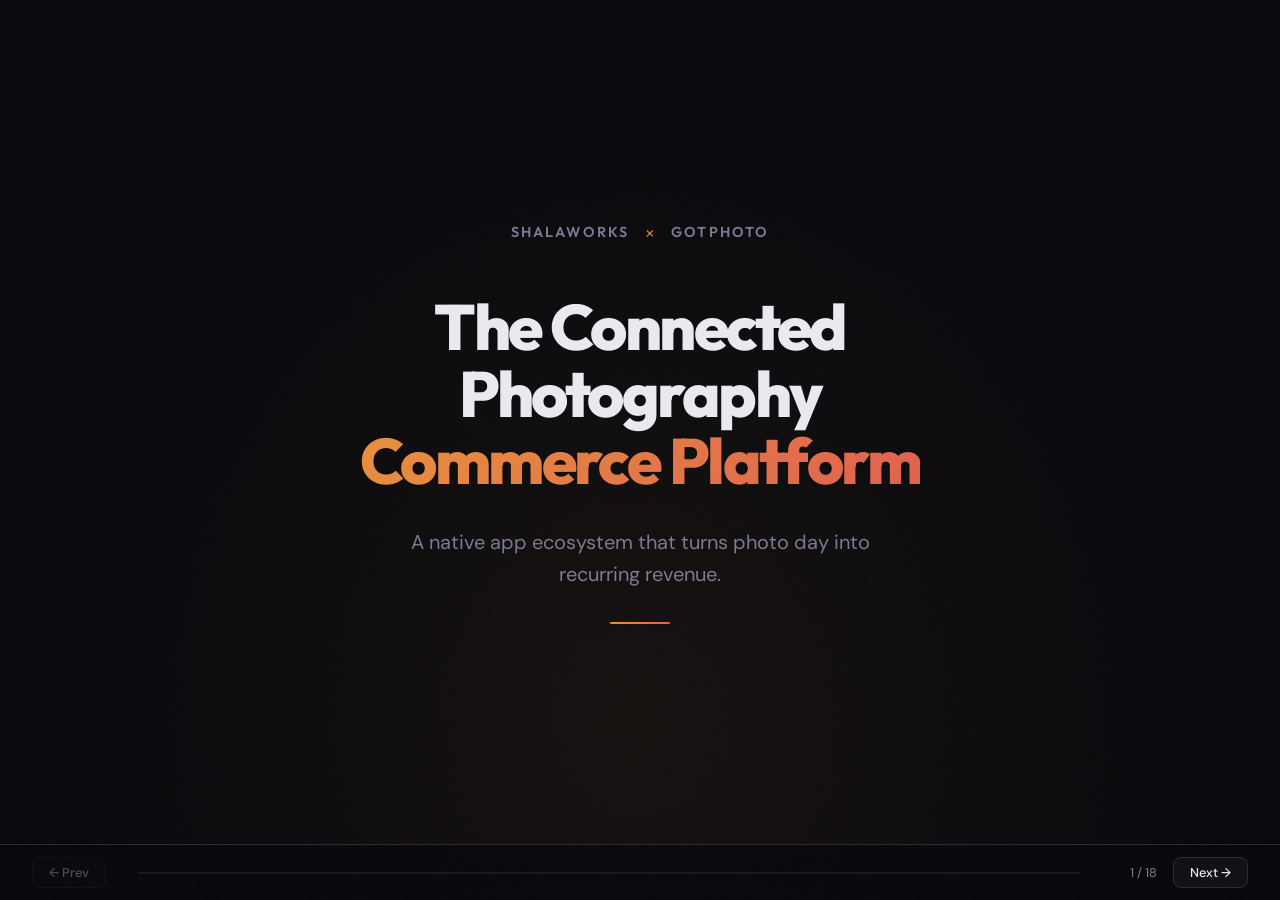
==== commit 90f84345: "fix: swap Syne font for Outfit to fix stretched text rendering Co-Authored-By: Claude Opus 4.6 (1M c" ====
--- a/presentation/index.html
+++ b/presentation/index.html
@@ -6,7 +6,7 @@
   <title>Connected Photography Commerce Platform — ShalaWorks x GotPhoto</title>
   <link rel="preconnect" href="https://fonts.googleapis.com">
   <link rel="preconnect" href="https://fonts.gstatic.com" crossorigin>
-  <link href="https://fonts.googleapis.com/css2?family=Syne:wght@400;500;600;700;800&family=DM+Sans:ital,wght@0,400;0,500;0,600;0,700;1,400&display=swap" rel="stylesheet">
+  <link href="https://fonts.googleapis.com/css2?family=Outfit:wght@400;500;600;700;800&family=DM+Sans:ital,wght@0,400;0,500;0,600;0,700;1,400&display=swap" rel="stylesheet">
   <link rel="stylesheet" href="styles.css">
 </head>
 <body>
--- a/presentation/styles.css
+++ b/presentation/styles.css
@@ -104,7 +104,7 @@
    TYPOGRAPHY
    ====================================== */
 h1, h2 {
-  font-family: 'Syne', sans-serif;
+  font-family: 'Outfit', sans-serif;
 }
 
 h1 {
@@ -126,7 +126,7 @@
 }
 
 h4 {
-  font-family: 'Syne', sans-serif;
+  font-family: 'Outfit', sans-serif;
   font-size: 1.05rem;
   font-weight: 600;
   margin-bottom: 0.4em;
@@ -164,7 +164,7 @@
    ====================================== */
 .label {
   display: inline-block;
-  font-family: 'Syne', sans-serif;
+  font-family: 'Outfit', sans-serif;
   font-size: 0.75rem;
   font-weight: 700;
   text-transform: uppercase;
@@ -189,7 +189,7 @@
 }
 
 .brand-name {
-  font-family: 'Syne', sans-serif;
+  font-family: 'Outfit', sans-serif;
   font-size: 0.9rem;
   font-weight: 600;
   text-transform: uppercase;
@@ -238,7 +238,7 @@
 }
 
 .stat-number {
-  font-family: 'Syne', sans-serif;
+  font-family: 'Outfit', sans-serif;
   font-size: 3rem;
   font-weight: 800;
   background: var(--gradient);
@@ -282,7 +282,7 @@
 }
 
 .eco-label {
-  font-family: 'Syne', sans-serif;
+  font-family: 'Outfit', sans-serif;
   font-weight: 700;
   font-size: 1rem;
   color: var(--text);
@@ -424,7 +424,7 @@
 .flow-card:last-child { border-radius: 0 12px 12px 0; }
 
 .flow-num {
-  font-family: 'Syne', sans-serif;
+  font-family: 'Outfit', sans-serif;
   font-size: 1.4rem;
   font-weight: 800;
   color: var(--accent);
@@ -515,7 +515,7 @@
 }
 
 .draft-title {
-  font-family: 'Syne', sans-serif;
+  font-family: 'Outfit', sans-serif;
   font-weight: 600;
   font-size: 0.9rem;
   margin-bottom: 0.6rem;
@@ -618,7 +618,7 @@
 }
 
 .notif-title {
-  font-family: 'Syne', sans-serif;
+  font-family: 'Outfit', sans-serif;
   font-weight: 600;
   font-size: 0.8rem;
   color: var(--accent);
@@ -653,7 +653,7 @@
 }
 
 .dash-greeting {
-  font-family: 'Syne', sans-serif;
+  font-family: 'Outfit', sans-serif;
   font-size: 1.1rem;
   font-weight: 700;
   margin-bottom: 0.2rem;
@@ -690,7 +690,7 @@
   display: flex;
   align-items: center;
   justify-content: center;
-  font-family: 'Syne', sans-serif;
+  font-family: 'Outfit', sans-serif;
   font-weight: 700;
   font-size: 0.9rem;
   flex-shrink: 0;
@@ -786,7 +786,7 @@
 }
 
 .promo-icon {
-  font-family: 'Syne', sans-serif;
+  font-family: 'Outfit', sans-serif;
   font-size: 1.8rem;
   font-weight: 800;
   color: var(--accent);
@@ -851,7 +851,7 @@
 }
 
 .timeline-label {
-  font-family: 'Syne', sans-serif;
+  font-family: 'Outfit', sans-serif;
   font-weight: 700;
   font-size: 0.95rem;
   margin-bottom: 0.3rem;
@@ -992,7 +992,7 @@
 }
 
 .why-number {
-  font-family: 'Syne', sans-serif;
+  font-family: 'Outfit', sans-serif;
   font-size: 2rem;
   font-weight: 800;
   background: var(--gradient);
@@ -1046,7 +1046,7 @@
   display: inline-flex;
   align-items: center;
   justify-content: center;
-  font-family: 'Syne', sans-serif;
+  font-family: 'Outfit', sans-serif;
   font-size: 0.9rem;
   font-weight: 700;
   margin-bottom: 0.75rem;
@@ -1073,7 +1073,7 @@
   align-items: center;
   justify-content: center;
   gap: 1rem;
-  font-family: 'Syne', sans-serif;
+  font-family: 'Outfit', sans-serif;
   font-size: 1.1rem;
   font-weight: 600;
   color: var(--text-muted);
